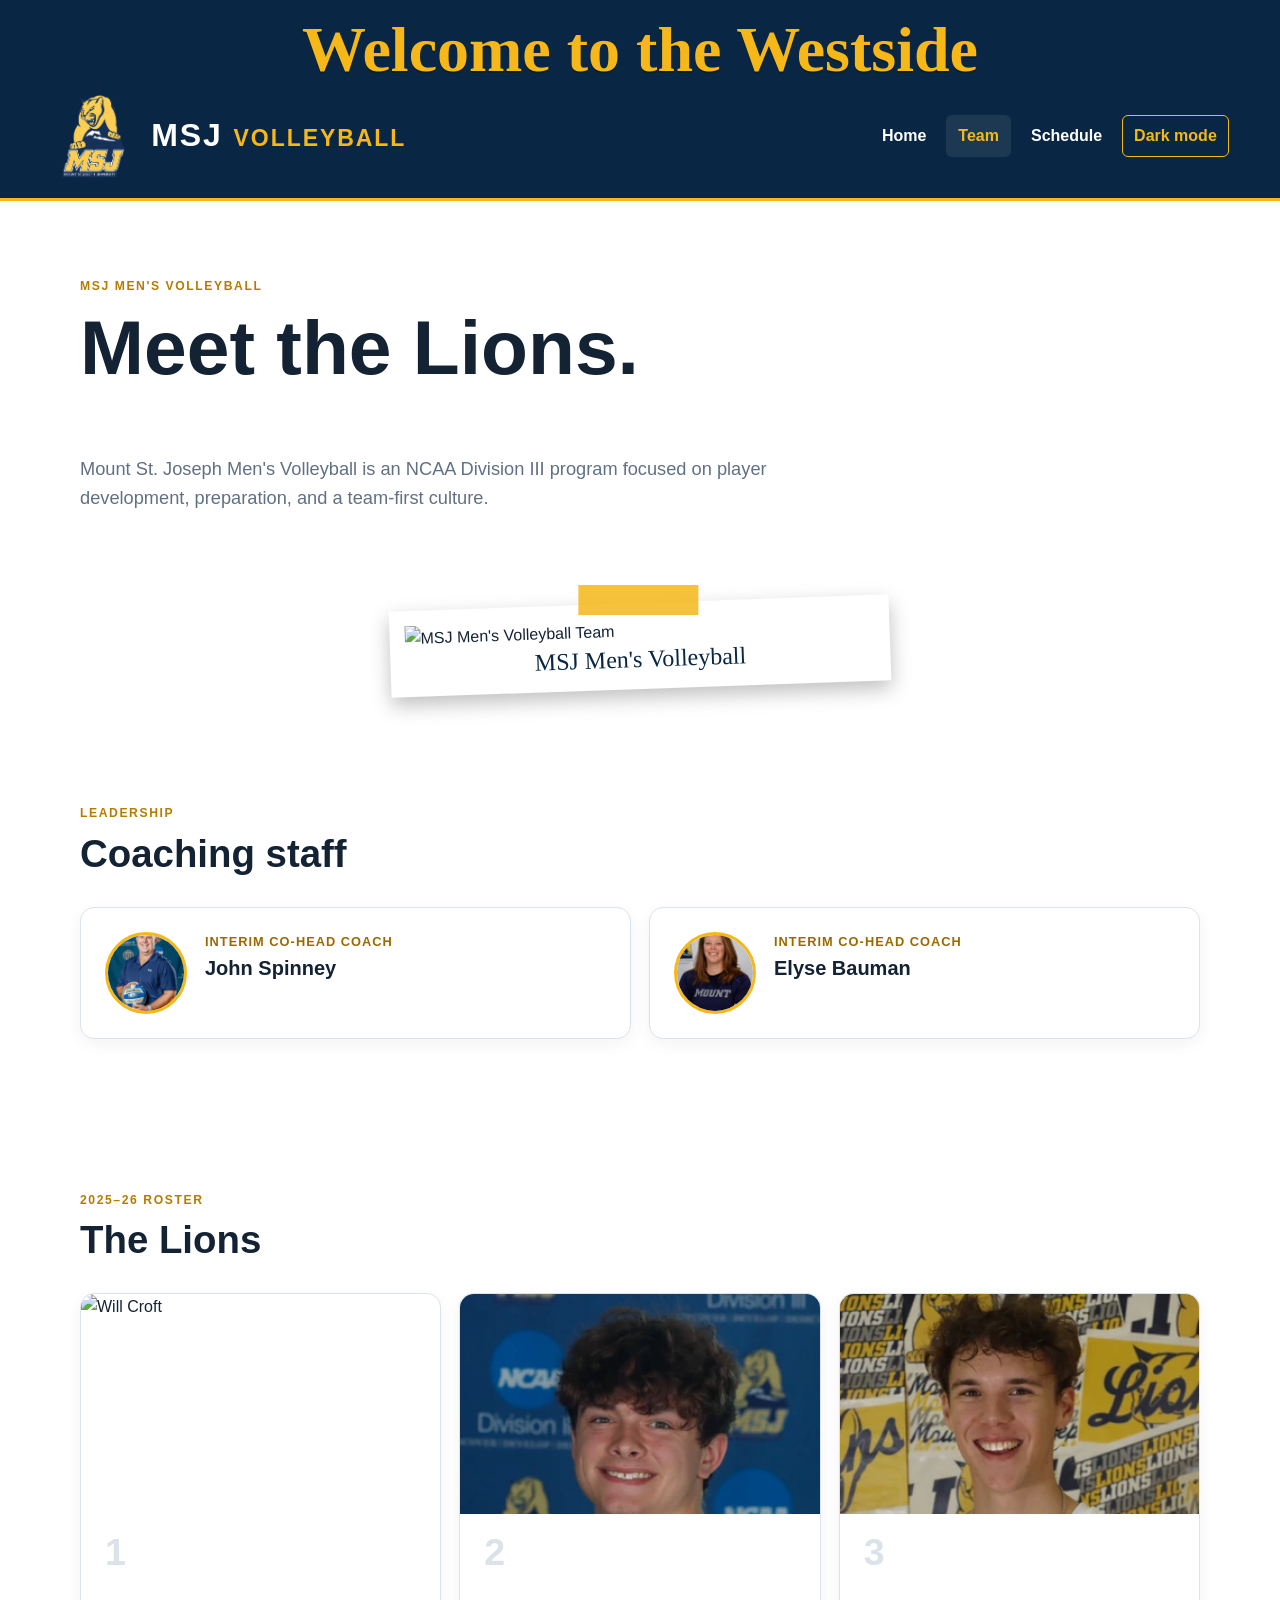
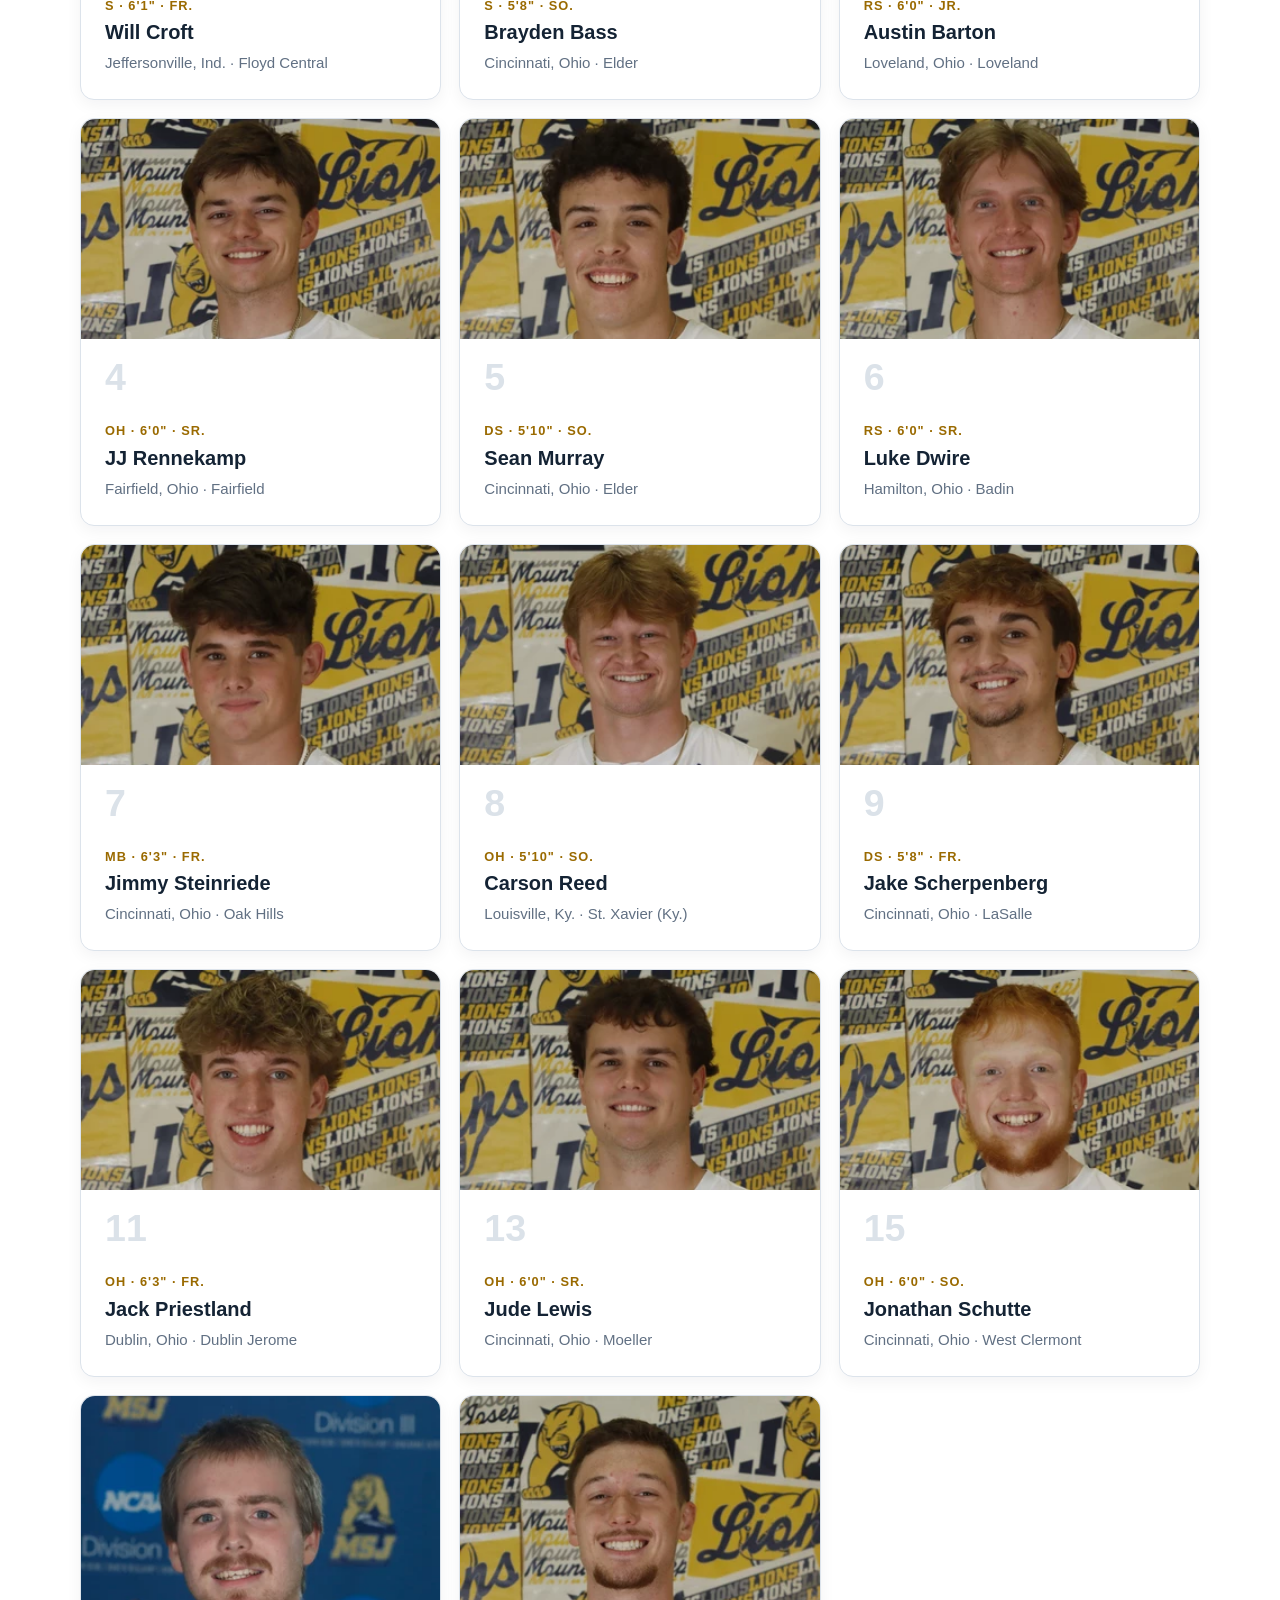
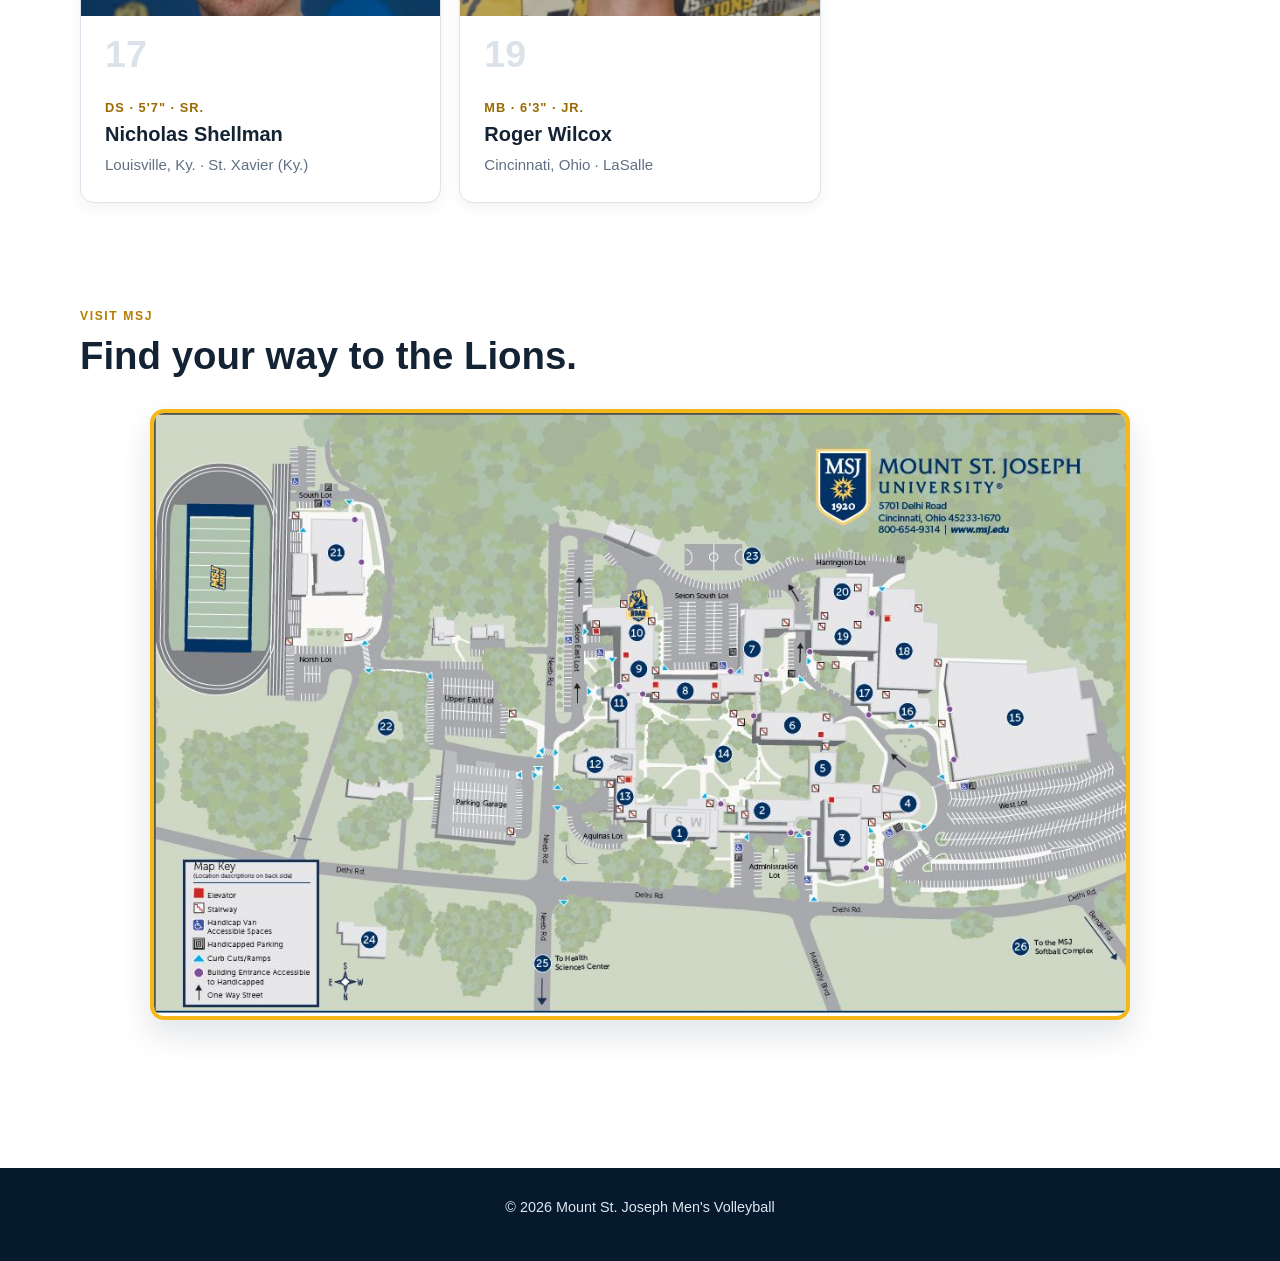
==== about.html @ 16472019 "Update about.html" ====
<!DOCTYPE html>
<html lang="en">
<head>
  <meta charset="UTF-8">
  <meta name="viewport" content="width=device-width, initial-scale=1.0">
  <meta name="description" content="Meet the Mount St. Joseph Men's Volleyball coaches and roster.">
  <title>MSJ Men's Volleyball | Team</title>
  <link rel="stylesheet" href="style.css">
</head>
<body>
  <header class="site-header">
    <p class="westside-banner">Welcome to the Westside</p>
    <nav class="navbar" aria-label="Primary navigation">
      <a class="wordmark" href="index.html" aria-label="MSJ Men's Volleyball home">
        <img class="site-logo" src="images/Lion-transparent.png" alt="Mount St. Joseph University Lions logo">
        <span>MSJ <em>VOLLEYBALL</em></span>
      </a>
      <ul class="nav-links">
        <li><a href="index.html">Home</a></li>
        <li><a class="active" href="about.html" aria-current="page">Team</a></li>
        <li><a href="schedule.html">Schedule</a></li>
        <li><button id="themeToggle" type="button" aria-pressed="false">Dark mode</button></li>
      </ul>
    </nav>
  </header>

  <main>
    <section class="page-intro">
      <p class="eyebrow">MSJ Men's Volleyball</p>
      <h1>Meet the Lions.</h1>
      <p>Mount St. Joseph Men's Volleyball is an NCAA Division III program focused on player development, preparation, and a team-first culture.</p>
    </section>
    <div class="team-photo">
    <img src="images/team-cropped.jpg" alt="MSJ Men's Volleyball Team">
    <div class="photo-caption">MSJ Men's Volleyball</div>
</div>
    <section aria-labelledby="coaches-title">
      <div class="section-heading"><p class="eyebrow">Leadership</p><h2 id="coaches-title">Coaching staff</h2></div>
      <div class="people-grid coaches-grid">
        <article class="person-card coach-card"><img class="coach-headshot" src="headshots/john-spinney.jpg" alt="John Spinney"><div><p class="person-role">Interim Co-Head Coach</p><h3>John Spinney</h3></div></article>
        <article class="person-card coach-card"><img class="coach-headshot" src="headshots/elyse-bauman.jpg" alt="Elyse Bauman"><div><p class="person-role">Interim Co-Head Coach</p><h3>Elyse Bauman</h3></div></article>
      </div>
    </section>

    <section aria-labelledby="roster-title">
      <div class="section-heading"><p class="eyebrow">2025–26 roster</p><h2 id="roster-title">The Lions</h2></div>
      <div class="people-grid roster-grid">
        <article class="person-card player-card"><img class="player-headshot" src="headshots/will-croft.jpg" alt="Will Croft"><span class="jersey-number">1</span><p class="person-role">S &middot; 6'1&quot; &middot; Fr.</p><h3>Will Croft</h3><p>Jeffersonville, Ind. &middot; Floyd Central</p></article>
        <article class="person-card player-card"><img class="player-headshot" src="headshots/brayden-bass.jpg" alt="Brayden Bass"><span class="jersey-number">2</span><p class="person-role">S &middot; 5'8&quot; &middot; So.</p><h3>Brayden Bass</h3><p>Cincinnati, Ohio &middot; Elder</p></article>
        <article class="person-card player-card"><img class="player-headshot" src="headshots/austin-barton.jpg" alt="Austin Barton"><span class="jersey-number">3</span><p class="person-role">RS &middot; 6'0&quot; &middot; Jr.</p><h3>Austin Barton</h3><p>Loveland, Ohio &middot; Loveland</p></article>
        <article class="person-card player-card"><img class="player-headshot" src="headshots/jj-rennekamp.jpg" alt="JJ Rennekamp"><span class="jersey-number">4</span><p class="person-role">OH &middot; 6'0&quot; &middot; Sr.</p><h3>JJ Rennekamp</h3><p>Fairfield, Ohio &middot; Fairfield</p></article>
        <article class="person-card player-card"><img class="player-headshot" src="headshots/sean-murray.jpg" alt="Sean Murray"><span class="jersey-number">5</span><p class="person-role">DS &middot; 5'10&quot; &middot; So.</p><h3>Sean Murray</h3><p>Cincinnati, Ohio &middot; Elder</p></article>
        <article class="person-card player-card"><img class="player-headshot" src="headshots/luke-dwire.jpg" alt="Luke Dwire"><span class="jersey-number">6</span><p class="person-role">RS &middot; 6'0&quot; &middot; Sr.</p><h3>Luke Dwire</h3><p>Hamilton, Ohio &middot; Badin</p></article>
        <article class="person-card player-card"><img class="player-headshot" src="headshots/jimmy-steinriede.jpg" alt="Jimmy Steinriede"><span class="jersey-number">7</span><p class="person-role">MB &middot; 6'3&quot; &middot; Fr.</p><h3>Jimmy Steinriede</h3><p>Cincinnati, Ohio &middot; Oak Hills</p></article>
        <article class="person-card player-card"><img class="player-headshot" src="headshots/carson-reed.jpg" alt="Carson Reed"><span class="jersey-number">8</span><p class="person-role">OH &middot; 5'10&quot; &middot; So.</p><h3>Carson Reed</h3><p>Louisville, Ky. &middot; St. Xavier (Ky.)</p></article>
        <article class="person-card player-card"><img class="player-headshot" src="headshots/jake-scherpenberg.jpg" alt="Jake Scherpenberg"><span class="jersey-number">9</span><p class="person-role">DS &middot; 5'8&quot; &middot; Fr.</p><h3>Jake Scherpenberg</h3><p>Cincinnati, Ohio &middot; LaSalle</p></article>
        <article class="person-card player-card"><img class="player-headshot" src="headshots/jack-priestland.jpg" alt="Jack Priestland"><span class="jersey-number">11</span><p class="person-role">OH &middot; 6'3&quot; &middot; Fr.</p><h3>Jack Priestland</h3><p>Dublin, Ohio &middot; Dublin Jerome</p></article>
        <article class="person-card player-card"><img class="player-headshot" src="headshots/jude-lewis.jpg" alt="Jude Lewis"><span class="jersey-number">13</span><p class="person-role">OH &middot; 6'0&quot; &middot; Sr.</p><h3>Jude Lewis</h3><p>Cincinnati, Ohio &middot; Moeller</p></article>
        <article class="person-card player-card"><img class="player-headshot" src="headshots/jonathan-schutte.jpg" alt="Jonathan Schutte"><span class="jersey-number">15</span><p class="person-role">OH &middot; 6'0&quot; &middot; So.</p><h3>Jonathan Schutte</h3><p>Cincinnati, Ohio &middot; West Clermont</p></article>
        <article class="person-card player-card"><img class="player-headshot" src="headshots/nicholas-shellman.jpg" alt="Nicholas Shellman"><span class="jersey-number">17</span><p class="person-role">DS &middot; 5'7&quot; &middot; Sr.</p><h3>Nicholas Shellman</h3><p>Louisville, Ky. &middot; St. Xavier (Ky.)</p></article>
        <article class="person-card player-card"><img class="player-headshot" src="headshots/roger-wilcox.jpg" alt="Roger Wilcox"><span class="jersey-number">19</span><p class="person-role">MB &middot; 6'3&quot; &middot; Jr.</p><h3>Roger Wilcox</h3><p>Cincinnati, Ohio &middot; LaSalle</p></article>
      </div>
    </section>

    <section class="campus-map-section" aria-labelledby="campus-map-title">
      <div class="section-heading"><p class="eyebrow">Visit MSJ</p><h2 id="campus-map-title">Find your way to the Lions.</h2></div>
      <img class="campus-map" src="images/MSJ_MAP.JPG" alt="Map of Mount St. Joseph University campus">
    </section>
  </main>
  <footer><p>&copy; 2026 Mount St. Joseph Men's Volleyball</p></footer>
  <script src="script.js"></script>
</body>
</html>
---- style.css ----
:root {
    --navy: #092744;
    --navy-dark: #061a2e;
    --gold: #f6b819;
    --ink: #142334;
    --muted: #617083;
    --surface: #f5f7fa;
    --white: #fff;
    --line: #dce3eb;
    --radius: 14px;
    --shadow: 0 14px 32px rgba(6, 26, 46, 0.12);
}

* {
    box-sizing: border-box;
}

body {
    margin: 0;
    font-family: Arial, Helvetica, sans-serif;
    color: var(--ink);
    background: var(--white);
    line-height: 1.6;
}

a {
    color: inherit;
}

button {
    font: inherit;
}

h1,
h2,
h3,
p {
    margin-top: 0;
}

h1,
h2,
h3 {
    line-height: 1.12;
}

h1 {
    font-size: clamp(2.5rem, 6vw, 5rem);
}

h2 {
    font-size: clamp(1.9rem, 3vw, 2.75rem);
}

h3 {
    font-size: 1.25rem;
}

main {
    width: min(1120px, 92%);
    margin: 0 auto;
}

section {
    padding: 76px 0;
}


/* Header */

.site-header {
    padding-bottom: 12px;
    background: var(--navy);
    color: var(--white);
    border-bottom: 3px solid var(--gold);
}

.navbar {
    width: min(1320px, 92%);
    min-height: 100px;
    margin: auto;
    display: flex;
    align-items: center;
    justify-content: space-between;
    gap: 32px;
}

.westside-banner {
    margin: 0;
    padding: 18px 16px 4px;
    color: var(--gold);
    text-align: center;
    font-family: "Brush Script MT", "Segoe Script", cursive;
    font-size: clamp(2.5rem, 5vw, 4.2rem);
    font-weight: bold;
    line-height: 1;
    text-shadow: 0 2px 0 rgba(0, 0, 0, 0.22);
}

.wordmark {
    display: flex;
    align-items: center;
    gap: 16px;
    color: var(--white);
    text-decoration: none;
    font-size: clamp(1.7rem, 2.5vw, 2.35rem);
    font-weight: 900;
    letter-spacing: 0.06em;
}

.wordmark em {
    color: var(--gold);
    font-size: 0.72em;
    font-style: normal;
}

.site-logo {
    width: 84px;
    height: 84px;
    object-fit: contain;
    flex: 0 0 auto;
}

.nav-links {
    list-style: none;
    display: flex;
    align-items: center;
    gap: 8px;
    margin: 0;
    padding: 0;
}

.nav-links a {
    display: block;
    padding: 8px 12px;
    color: var(--white);
    text-decoration: none;
    font-weight: bold;
    border-radius: 6px;
}

.nav-links a:hover,
.nav-links a:focus-visible,
.nav-links .active {
    color: var(--gold);
    background: rgba(255, 255, 255, 0.08);
}

.nav-links button {
    border: 1px solid var(--gold);
    background: transparent;
    color: var(--gold);
    border-radius: 6px;
    cursor: pointer;
    padding: 7px 11px;
    font-weight: bold;
}


/* General Page Content */

.eyebrow {
    margin: 0 0 8px;
    color: #b47d00;
    font-size: 0.76rem;
    font-weight: 800;
    letter-spacing: 0.13em;
    text-transform: uppercase;
}

.section-heading {
    margin-bottom: 28px;
}

.page-intro {
    max-width: 760px;
    padding-bottom: 32px;
}

.page-intro > p:last-child {
    color: var(--muted);
    font-size: 1.14rem;
}


/* Hero */

.hero {
    width: 100vw;
    margin-left: calc(50% - 50vw);
    padding: 0;
    display: grid;
    grid-template-columns: 1fr 1fr;
    background: var(--navy-dark);
    color: var(--white);
}

.hero-content {
    padding: clamp(64px, 9vw, 128px) clamp(4vw, 8vw, 10vw);
    align-self: center;
}

.hero .eyebrow {
    color: var(--gold);
}

.hero-copy {
    max-width: 570px;
    font-size: 1.15rem;
    color: #dce7f0;
}

.hero-image {
    display: block;
    width: 100%;
    height: auto;
    min-height: 0;
    align-self: stretch;
    object-fit: cover;
    object-position: center;
    background: var(--navy-dark);
}

.hero-actions {
    display: flex;
    flex-wrap: wrap;
    gap: 12px;
    margin-top: 28px;
}

.button {
    display: inline-block;
    padding: 11px 18px;
    text-decoration: none;
    border-radius: 7px;
    font-weight: bold;
    transition: transform 0.2s, box-shadow 0.2s;
}

.button:hover {
    transform: translateY(-2px);
    box-shadow: var(--shadow);
}

.button-primary {
    background: var(--gold);
    color: var(--navy-dark);
}

.button-secondary {
    color: var(--white);
    border: 1px solid rgba(255, 255, 255, 0.7);
}


/* Team Photo */

.team-photo {
    position: relative;
    width: min(500px, 90%);
    margin: 40px auto;
    padding: 15px 15px 45px;
    background: var(--white);
    box-shadow: 0 8px 20px rgba(0, 0, 0, 0.25);
    transform: rotate(-2deg);
}

.team-photo::before {
    content: "";
    position: absolute;
    top: -18px;
    left: 50%;
    width: 120px;
    height: 30px;
    transform: translateX(-50%) rotate(2deg);
    background: var(--gold);
    opacity: 0.85;
    z-index: 2;
}

.team-photo img {
    display: block;
    width: 100%;
    height: auto;
}

.photo-caption {
    position: absolute;
    bottom: 10px;
    left: 0;
    width: 100%;
    text-align: center;
    color: var(--navy);
    font-family: "Brush Script MT", "Segoe Script", cursive;
    font-size: 24px;
}


/* Stats */

.stat-grid {
    display: grid;
    grid-template-columns: repeat(4, 1fr);
    gap: 16px;
}

.stat-card {
    background: var(--surface);
    border-left: 4px solid var(--gold);
    padding: 24px;
    border-radius: 0 var(--radius) var(--radius) 0;
}

.stat-value {
    display: block;
    color: var(--navy);
    font-size: 1.7rem;
    font-weight: 900;
}

.stat-label {
    display: block;
    color: var(--muted);
    font-size: 0.88rem;
}


/* Next Match / Feature */

.next-match {
    display: flex;
    justify-content: space-between;
    align-items: center;
    gap: 24px;
    padding: 40px;
    border-radius: var(--radius);
    background: var(--navy);
    color: var(--white);
}

.next-match .eyebrow {
    color: var(--gold);
}

.next-match h2 {
    margin-bottom: 8px;
    font-size: 2rem;
}

.next-match p {
    margin: 0;
    color: #dce7f0;
}

.feature-section {
    display: grid;
    grid-template-columns: 1fr 1fr;
    gap: 72px;
    align-items: start;
}

.feature-section > p {
    font-size: 1.14rem;
    color: var(--muted);
}


/* People / Roster */

.people-grid {
    display: grid;
    gap: 18px;
}

.coaches-grid {
    grid-template-columns: repeat(2, 1fr);
}

.roster-grid {
    grid-template-columns: repeat(3, 1fr);
}

.person-card {
    position: relative;
    border: 1px solid var(--line);
    border-radius: var(--radius);
    background: var(--white);
    padding: 24px;
    box-shadow: 0 5px 16px rgba(6, 26, 46, 0.05);
}

.coach-card {
    display: grid;
    grid-template-columns: auto 1fr;
    gap: 18px;
}

.person-initials {
    display: grid;
    place-items: center;
    width: 56px;
    height: 56px;
    border-radius: 50%;
    color: var(--navy);
    background: var(--gold);
    font-weight: 900;
}

.person-role {
    color: #9a6a00;
    font-size: 0.8rem;
    font-weight: 800;
    letter-spacing: 0.08em;
    text-transform: uppercase;
    margin-bottom: 5px;
}

.person-card h3 {
    margin-bottom: 8px;
}

.person-card p:last-child {
    color: var(--muted);
    margin-bottom: 0;
    font-size: 0.94rem;
}

.jersey-number {
    display: block;
    margin-bottom: 24px;
    color: #dbe2e9;
    font-size: 2.35rem;
    line-height: 1;
    font-weight: 900;
}

.coach-headshot {
    width: 82px;
    height: 82px;
    border: 3px solid var(--gold);
    border-radius: 50%;
    object-fit: cover;
}

.player-headshot {
    display: block;
    width: calc(100% + 48px);
    height: 220px;
    margin: -24px -24px 20px;
    border-radius: var(--radius) var(--radius) 0 0;
    object-fit: cover;
    object-position: center top;
}


/* Schedule */

.schedule-toolbar {
    display: flex;
    justify-content: space-between;
    align-items: center;
    gap: 16px;
    margin-bottom: 12px;
}

.schedule-toolbar h2 {
    margin: 0;
}

.filter-group {
    display: flex;
    flex-wrap: wrap;
    gap: 8px;
}

.filter-button {
    border: 1px solid var(--line);
    border-radius: 999px;
    background: var(--white);
    color: var(--ink);
    padding: 7px 13px;
    cursor: pointer;
    font-weight: bold;
}

.filter-button:hover,
.filter-button.is-selected {
    border-color: var(--navy);
    background: var(--navy);
    color: var(--white);
}

.match-count {
    color: var(--muted);
    font-size: 0.9rem;
}

.schedule-list {
    display: grid;
    gap: 12px;
}

.match-card {
    display: grid;
    grid-template-columns: 100px 1fr auto;
    align-items: center;
    gap: 20px;
    border: 1px solid var(--line);
    border-radius: 10px;
    padding: 18px 20px;
    background: var(--white);
}

.match-date {
    color: var(--navy);
    font-size: 1.3rem;
    font-weight: 900;
}

.match-date span {
    display: block;
    color: var(--muted);
    font-size: 0.72rem;
    font-weight: normal;
}

.match-status {
    color: var(--muted);
    font-size: 0.75rem;
    font-weight: bold;
    text-transform: uppercase;
    margin-bottom: 2px;
}

.match-details h3 {
    margin-bottom: 7px;
}

.location-badge {
    padding: 3px 9px;
    border-radius: 999px;
    font-size: 0.75rem;
    font-weight: bold;
}

.location-badge.home {
    background: #e4f4ed;
    color: #147447;
}

.location-badge.away,
.location-badge.neutral {
    background: #edf1f5;
    color: #465565;
}

.conference-badge {
    display: inline-block;
    margin-left: 6px;
    padding: 3px 9px;
    border-radius: 999px;
    background: var(--gold);
    color: var(--navy-dark);
    font-size: 0.75rem;
    font-weight: bold;
}

.match-result {
    text-align: right;
    font-size: 1.1rem;
}

.match-result.win {
    color: #147447;
}

.match-result.loss {
    color: #b0362d;
}

.match-result.upcoming {
    color: #9a6a00;
}

.empty-state {
    color: var(--muted);
}

.game-day {
    max-width: 770px;
}

.game-day > p:last-child {
    color: var(--muted);
    font-size: 1.1rem;
}


/* Campus / Gym Images */

.campus-map-section {
    padding-top: 28px;
}

.campus-map {
    display: block;
    width: min(100%, 980px);
    margin: 0 auto;
    border: 4px solid var(--gold);
    border-radius: var(--radius);
    box-shadow: var(--shadow);
}

.gym-photo {
    margin: 28px 0 0;
}

.gym-photo img {
    display: block;
    width: 100%;
    border-radius: var(--radius);
    box-shadow: var(--shadow);
}

.gym-photo figcaption {
    margin-top: 8px;
    color: var(--muted);
    font-size: 0.9rem;
    text-align: center;
}


/* Footer */

footer {
    margin-top: 72px;
    padding: 28px;
    background: var(--navy-dark);
    color: #dce7f0;
    text-align: center;
    font-size: 0.9rem;
}


/* Dark Mode */

body.dark-mode {
    --ink: #ffffff;
    --muted: #d9e5ef;
    --surface: #123a5c;
    --white: #08243e;
    --line: #396184;

    background: var(--navy-dark);
    color: var(--ink);
}

.dark-mode .site-header,
.dark-mode .hero,
.dark-mode footer {
    background: var(--navy-dark);
}

.dark-mode .wordmark {
    color: var(--gold);
}

.dark-mode .wordmark em {
    color: var(--white);
}

.dark-mode .nav-links a {
    color: var(--white);
}

.dark-mode .nav-links a:hover,
.dark-mode .nav-links a:focus-visible,
.dark-mode .nav-links .active {
    color: var(--gold);
    background: #183b5d;
}

.dark-mode .person-card,
.dark-mode .match-card,
.dark-mode .filter-button,
.dark-mode .stat-card {
    background: #103552;
    border-color: var(--line);
}

.dark-mode .filter-button {
    color: var(--ink);
}

.dark-mode .filter-button.is-selected {
    background: var(--gold);
    border-color: var(--gold);
    color: var(--navy-dark);
}

.dark-mode .eyebrow,
.dark-mode .person-role {
    color: var(--gold);
}

.dark-mode .stat-value,
.dark-mode .match-date,
.dark-mode .jersey-number {
    color: var(--gold);
}

.dark-mode .location-badge.home {
    color: #0b3f27;
}

.dark-mode .location-badge.away,
.dark-mode .location-badge.neutral {
    color: #263746;
}

.dark-mode .match-result.loss {
    color: #ffb4aa;
}

.dark-mode .match-result.win {
    color: #8ee6bb;
}

.dark-mode .match-result.upcoming {
    color: var(--gold);
}

.dark-mode .conference-badge {
    color: var(--navy-dark);
}


/* Mobile */

@media (max-width: 760px) {
    .navbar {
        min-height: auto;
        padding: 16px 0;
        flex-direction: column;
    }

    .nav-links {
        justify-content: center;
        flex-wrap: wrap;
    }

    .hero {
        grid-template-columns: 1fr;
    }

    .hero-image {
        min-height: 300px;
        order: -1;
    }

    .hero-content {
        padding: 62px 7vw;
    }

    .stat-grid {
        grid-template-columns: repeat(2, 1fr);
    }

    .next-match,
    .feature-section {
        display: block;
    }

    .next-match .button {
        margin-top: 20px;
    }

    .feature-section > p {
        margin-top: 20px;
    }

    .coaches-grid,
    .roster-grid {
        grid-template-columns: 1fr;
    }

    .schedule-toolbar {
        align-items: flex-start;
        flex-direction: column;
    }

    .match-card {
        grid-template-columns: 72px 1fr;
    }

    .match-result {
        grid-column: 2;
        text-align: left;
    }

    .team-photo {
        width: min(450px, 88%);
        margin: 35px auto;
    }

    section {
        padding: 56px 0;
    }
}
```
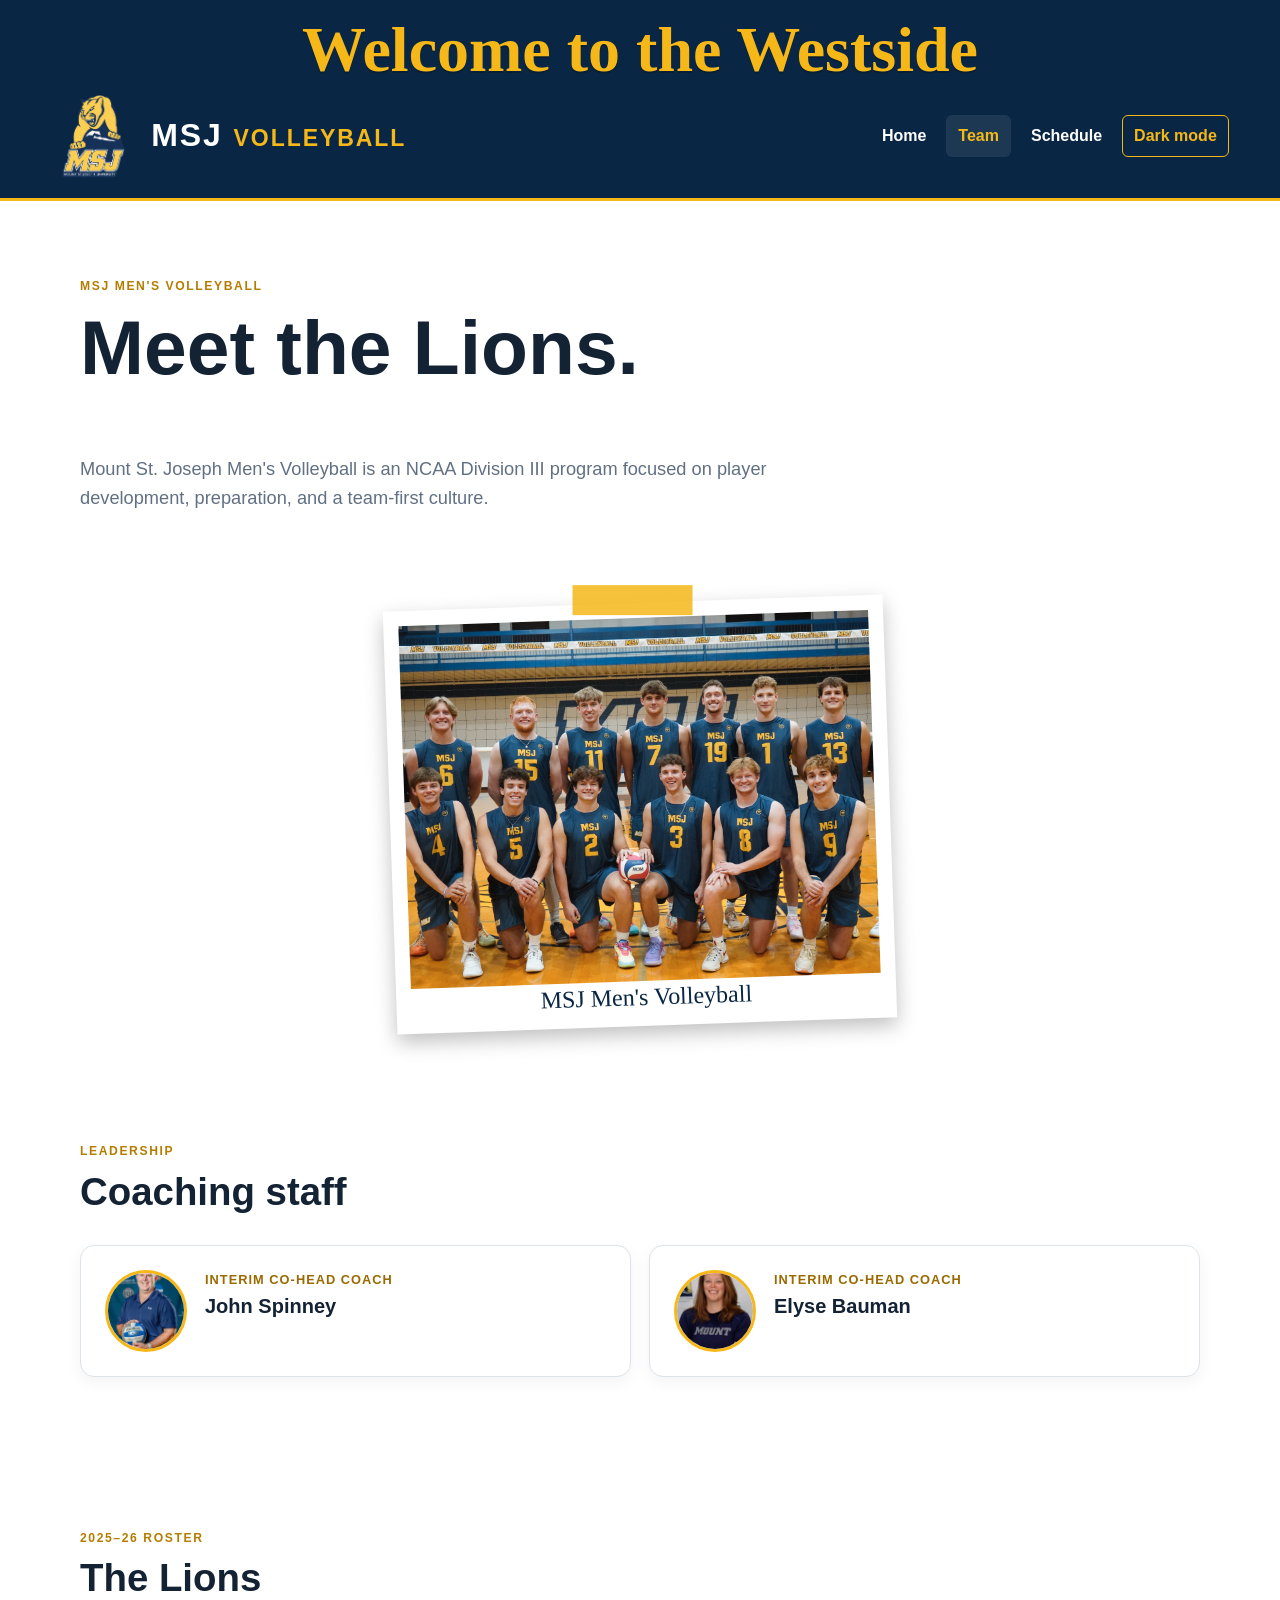
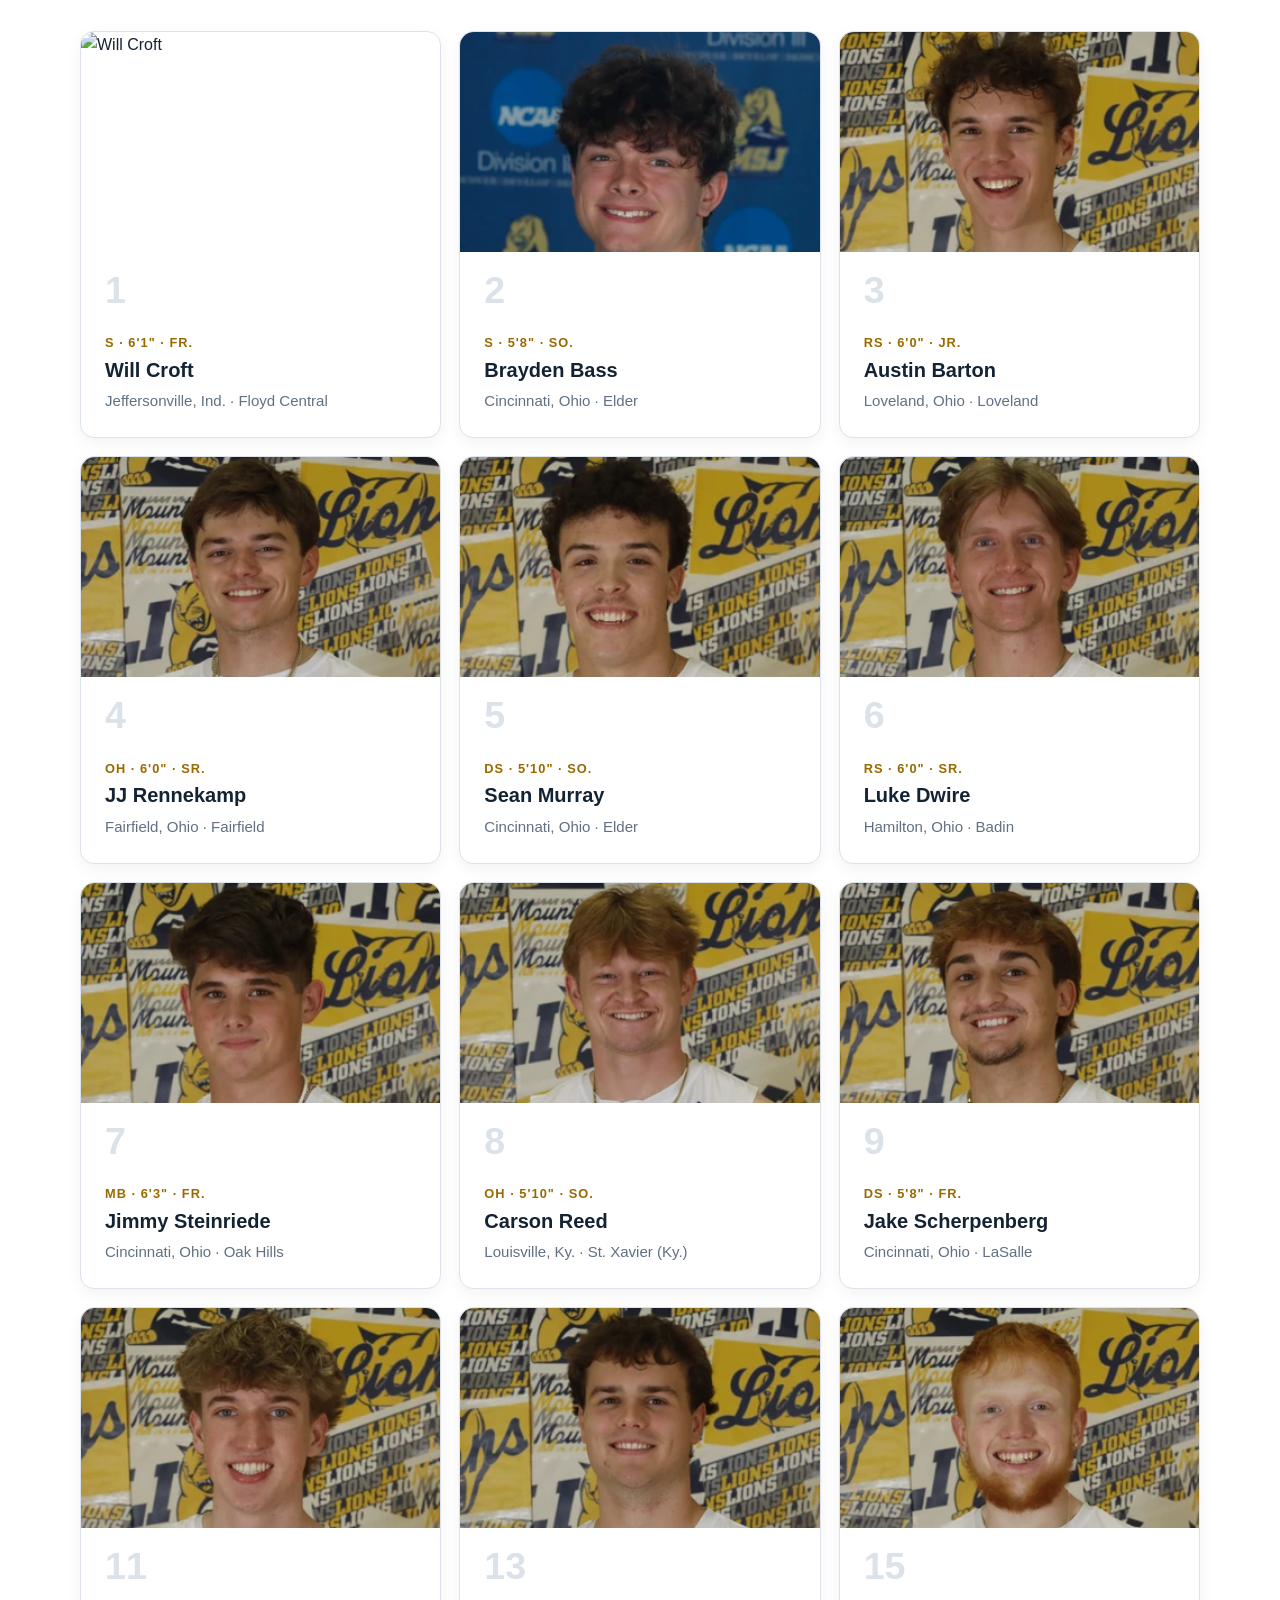
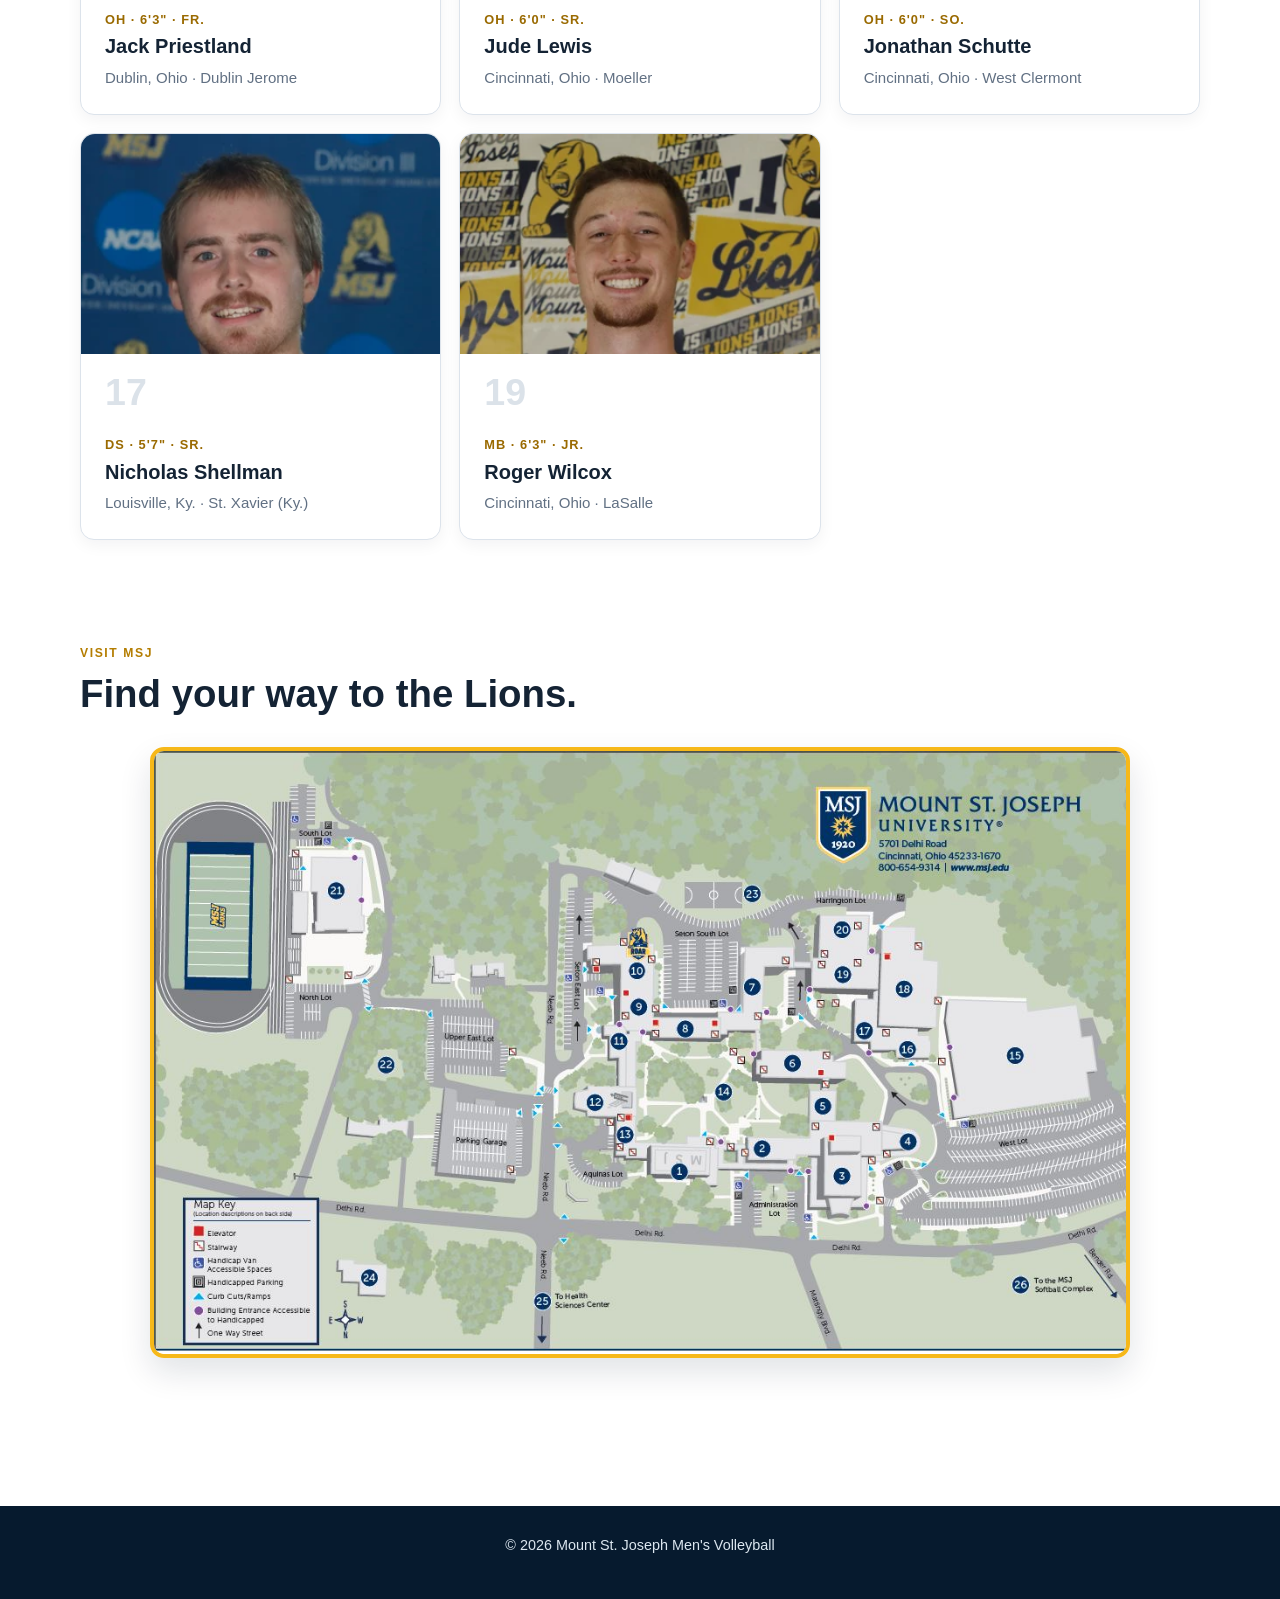
==== commit f4e66183: "Change team photo in about.html Updated team photo for MSJ Men's Volleyball." ====
--- a/about.html
+++ b/about.html
@@ -31,7 +31,7 @@
       <p>Mount St. Joseph Men's Volleyball is an NCAA Division III program focused on player development, preparation, and a team-first culture.</p>
     </section>
     <div class="team-photo">
-    <img src="images/team-cropped.jpg" alt="MSJ Men's Volleyball Team">
+    <img src="images/MSJMVB-home-crop.png" alt="MSJ Men's Volleyball Team">
     <div class="photo-caption">MSJ Men's Volleyball</div>
 </div>
     <section aria-labelledby="coaches-title">
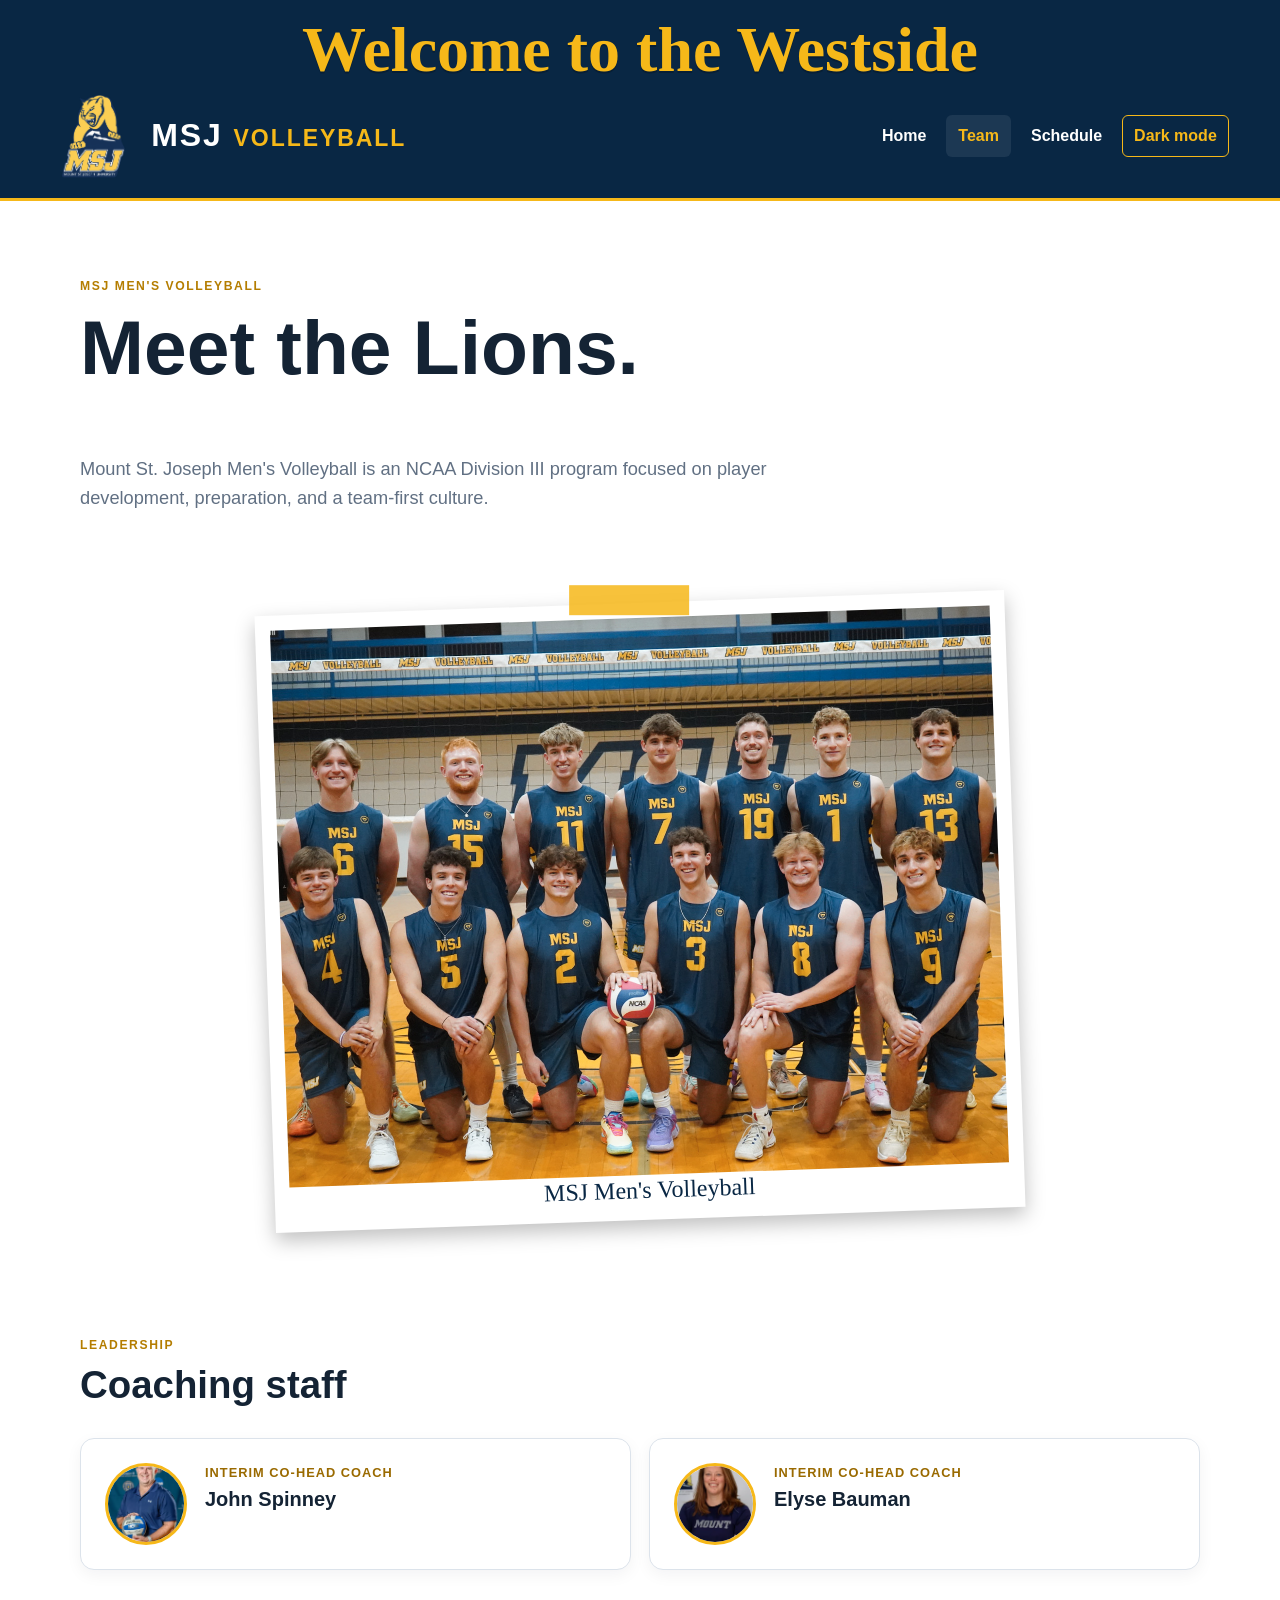
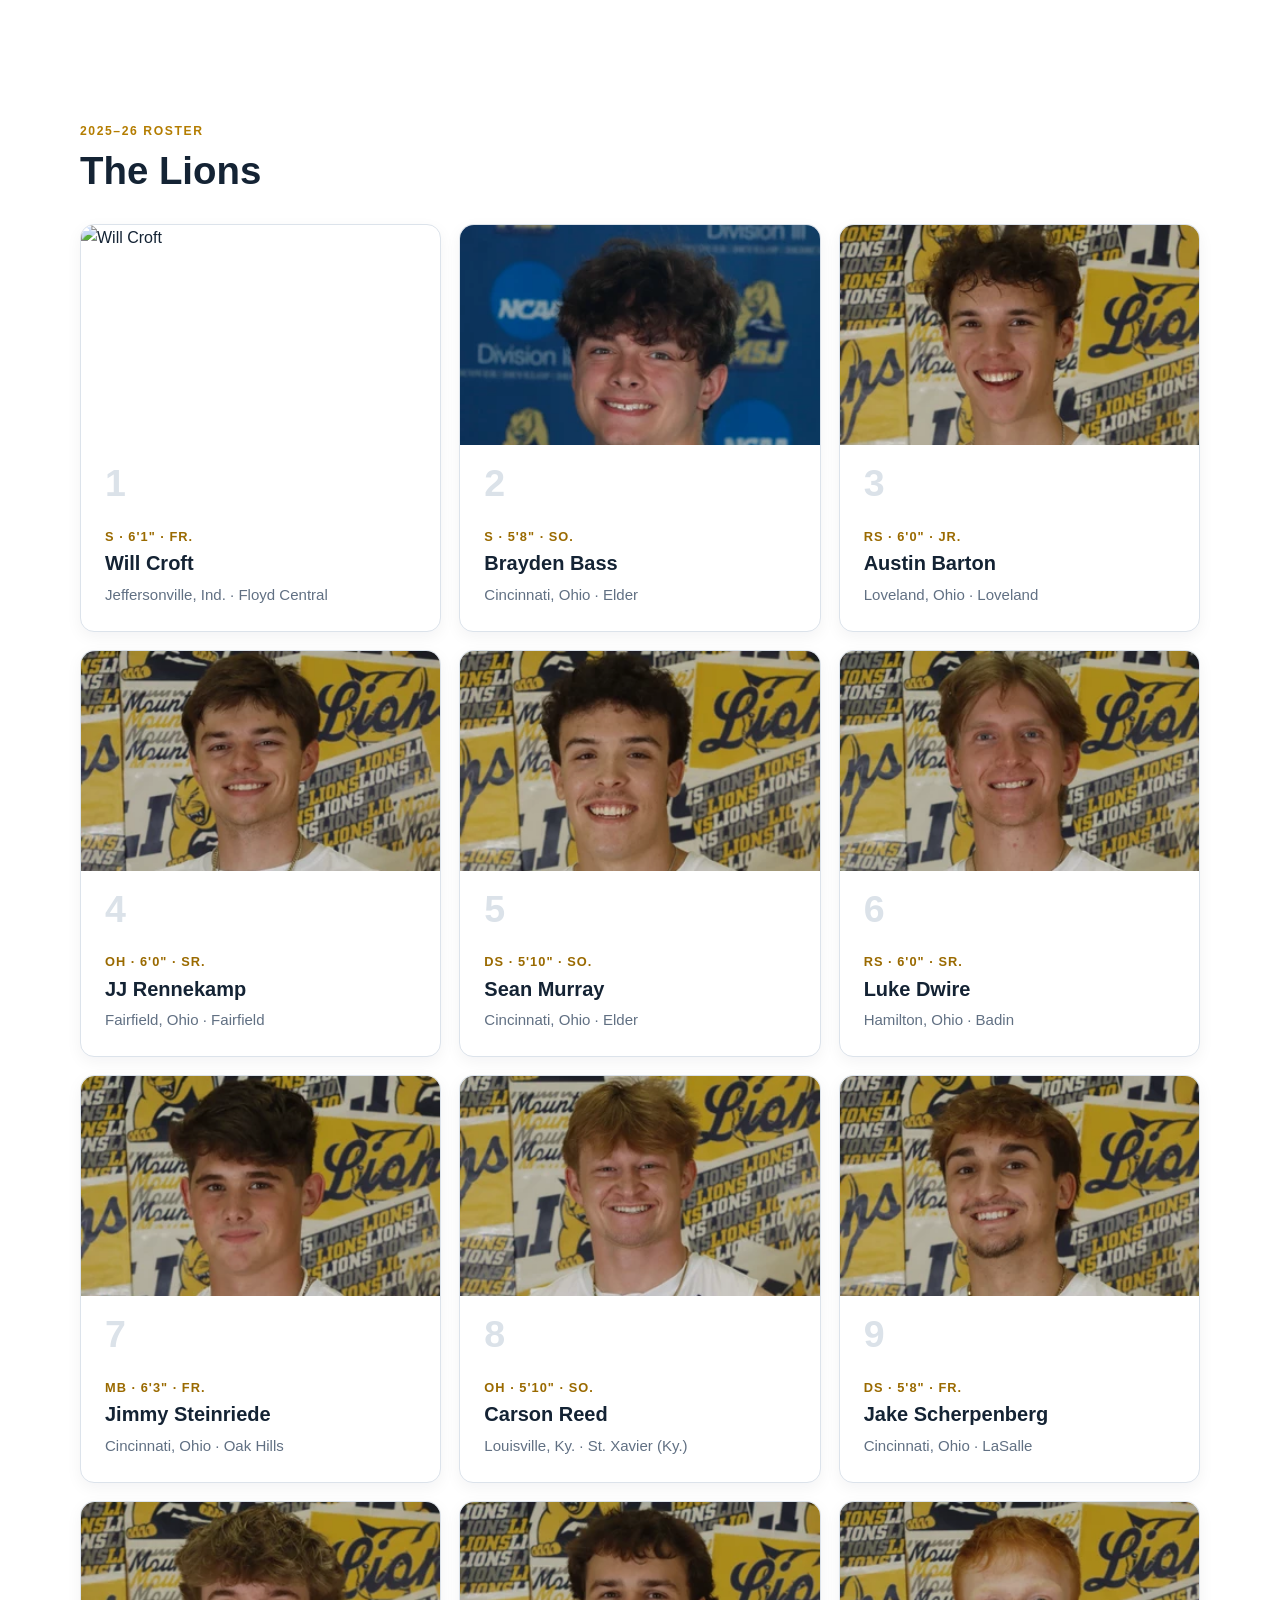
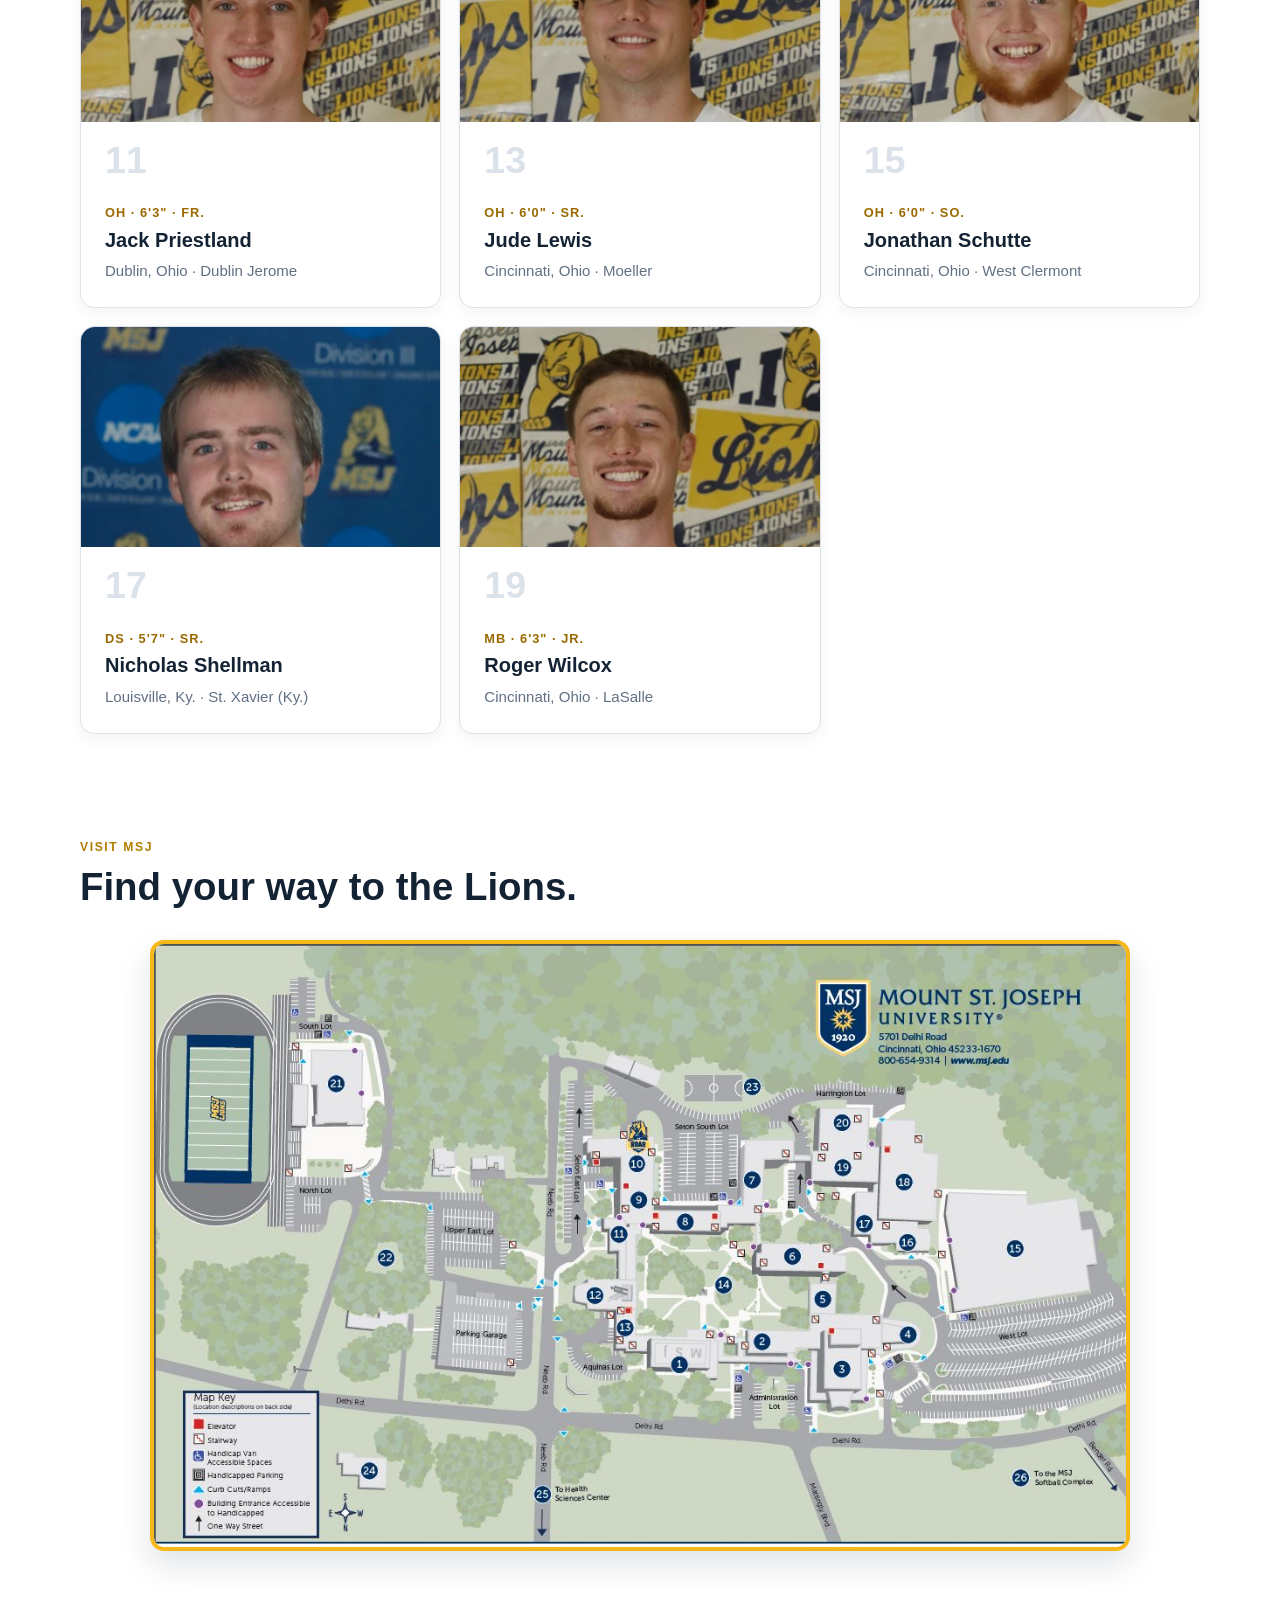
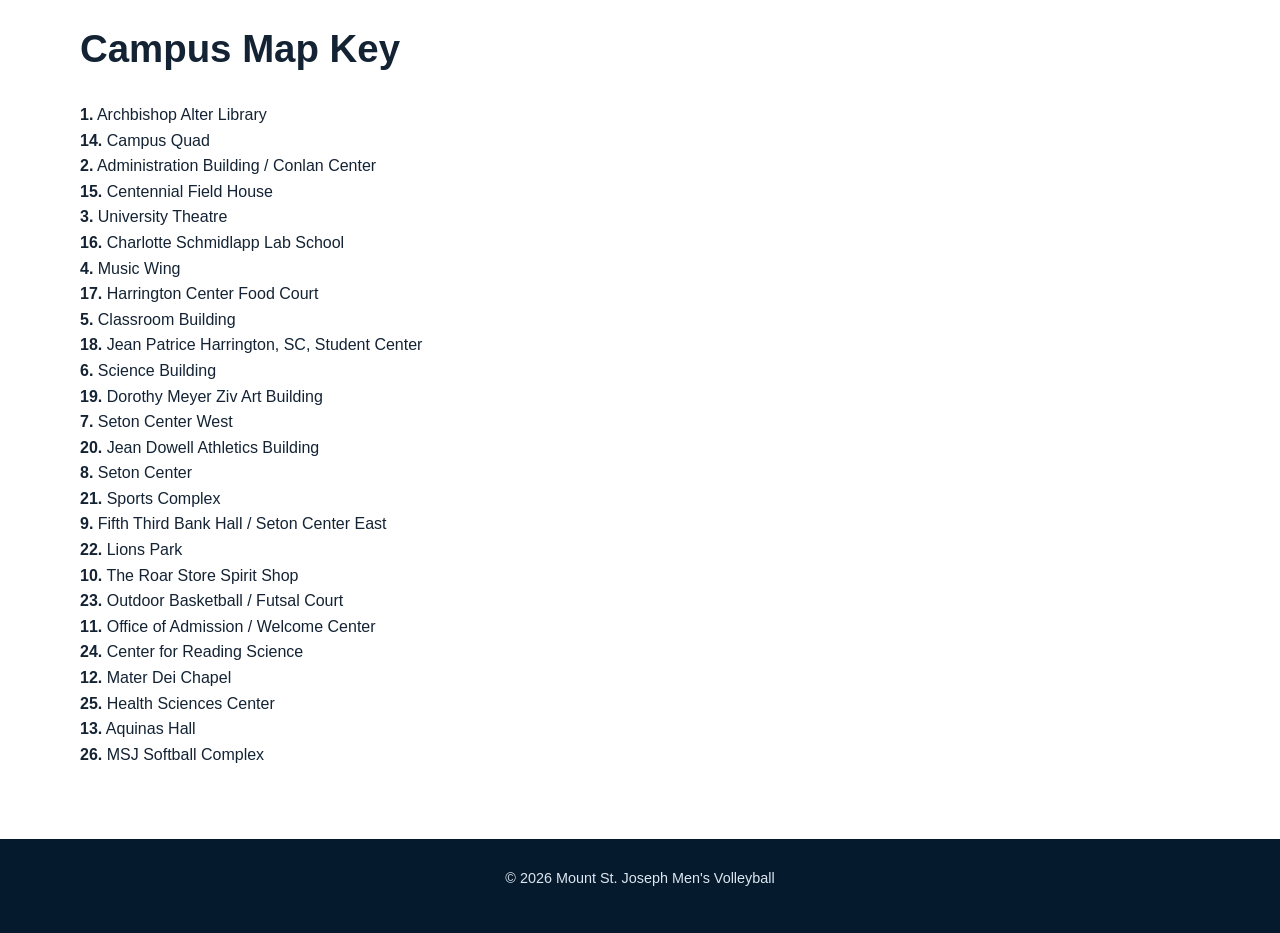
==== commit a6a90074: "Update about.html" ====
--- a/about.html
+++ b/about.html
@@ -66,6 +66,50 @@
       <div class="section-heading"><p class="eyebrow">Visit MSJ</p><h2 id="campus-map-title">Find your way to the Lions.</h2></div>
       <img class="campus-map" src="images/MSJ_MAP.JPG" alt="Map of Mount St. Joseph University campus">
     </section>
+    <div class="campus-key">
+    <h2>Campus Map Key</h2>
+
+    <div class="campus-key-grid">
+        <div><strong>1.</strong> Archbishop Alter Library</div>
+        <div><strong>14.</strong> Campus Quad</div>
+
+        <div><strong>2.</strong> Administration Building / Conlan Center</div>
+        <div><strong>15.</strong> Centennial Field House</div>
+
+        <div><strong>3.</strong> University Theatre</div>
+        <div><strong>16.</strong> Charlotte Schmidlapp Lab School</div>
+
+        <div><strong>4.</strong> Music Wing</div>
+        <div><strong>17.</strong> Harrington Center Food Court</div>
+
+        <div><strong>5.</strong> Classroom Building</div>
+        <div><strong>18.</strong> Jean Patrice Harrington, SC, Student Center</div>
+
+        <div><strong>6.</strong> Science Building</div>
+        <div><strong>19.</strong> Dorothy Meyer Ziv Art Building</div>
+
+        <div><strong>7.</strong> Seton Center West</div>
+        <div><strong>20.</strong> Jean Dowell Athletics Building</div>
+
+        <div><strong>8.</strong> Seton Center</div>
+        <div><strong>21.</strong> Sports Complex</div>
+
+        <div><strong>9.</strong> Fifth Third Bank Hall / Seton Center East</div>
+        <div><strong>22.</strong> Lions Park</div>
+
+        <div><strong>10.</strong> The Roar Store Spirit Shop</div>
+        <div><strong>23.</strong> Outdoor Basketball / Futsal Court</div>
+
+        <div><strong>11.</strong> Office of Admission / Welcome Center</div>
+        <div><strong>24.</strong> Center for Reading Science</div>
+
+        <div><strong>12.</strong> Mater Dei Chapel</div>
+        <div><strong>25.</strong> Health Sciences Center</div>
+
+        <div><strong>13.</strong> Aquinas Hall</div>
+        <div><strong>26.</strong> MSJ Softball Complex</div>
+    </div>
+</div>
   </main>
   <footer><p>&copy; 2026 Mount St. Joseph Men's Volleyball</p></footer>
   <script src="script.js"></script>
--- a/style.css
+++ b/style.css
@@ -253,11 +253,11 @@
 }
 
 
-/* Team Photo */
+/*  Photo */
 
 .team-photo {
     position: relative;
-    width: min(500px, 90%);
+    width: min(750px, 90%);
     margin: 40px auto;
     padding: 15px 15px 45px;
     background: var(--white);
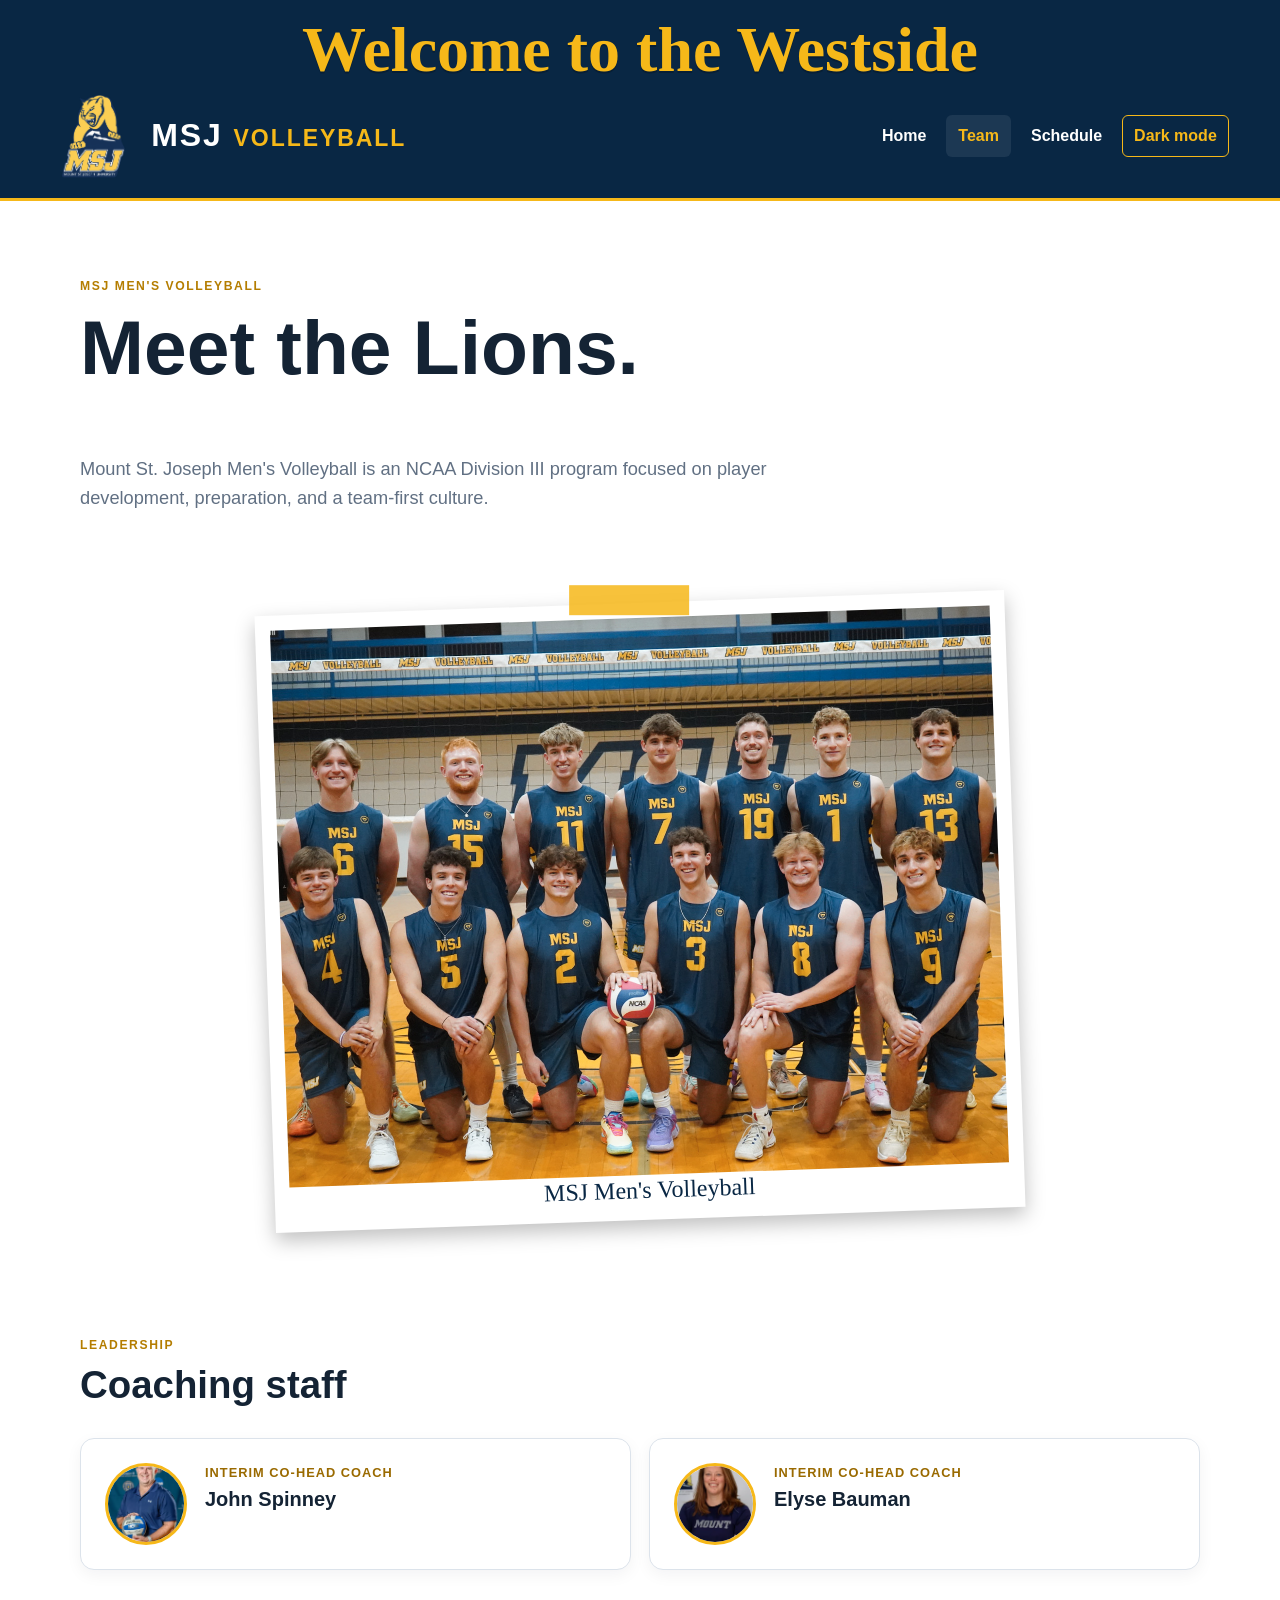
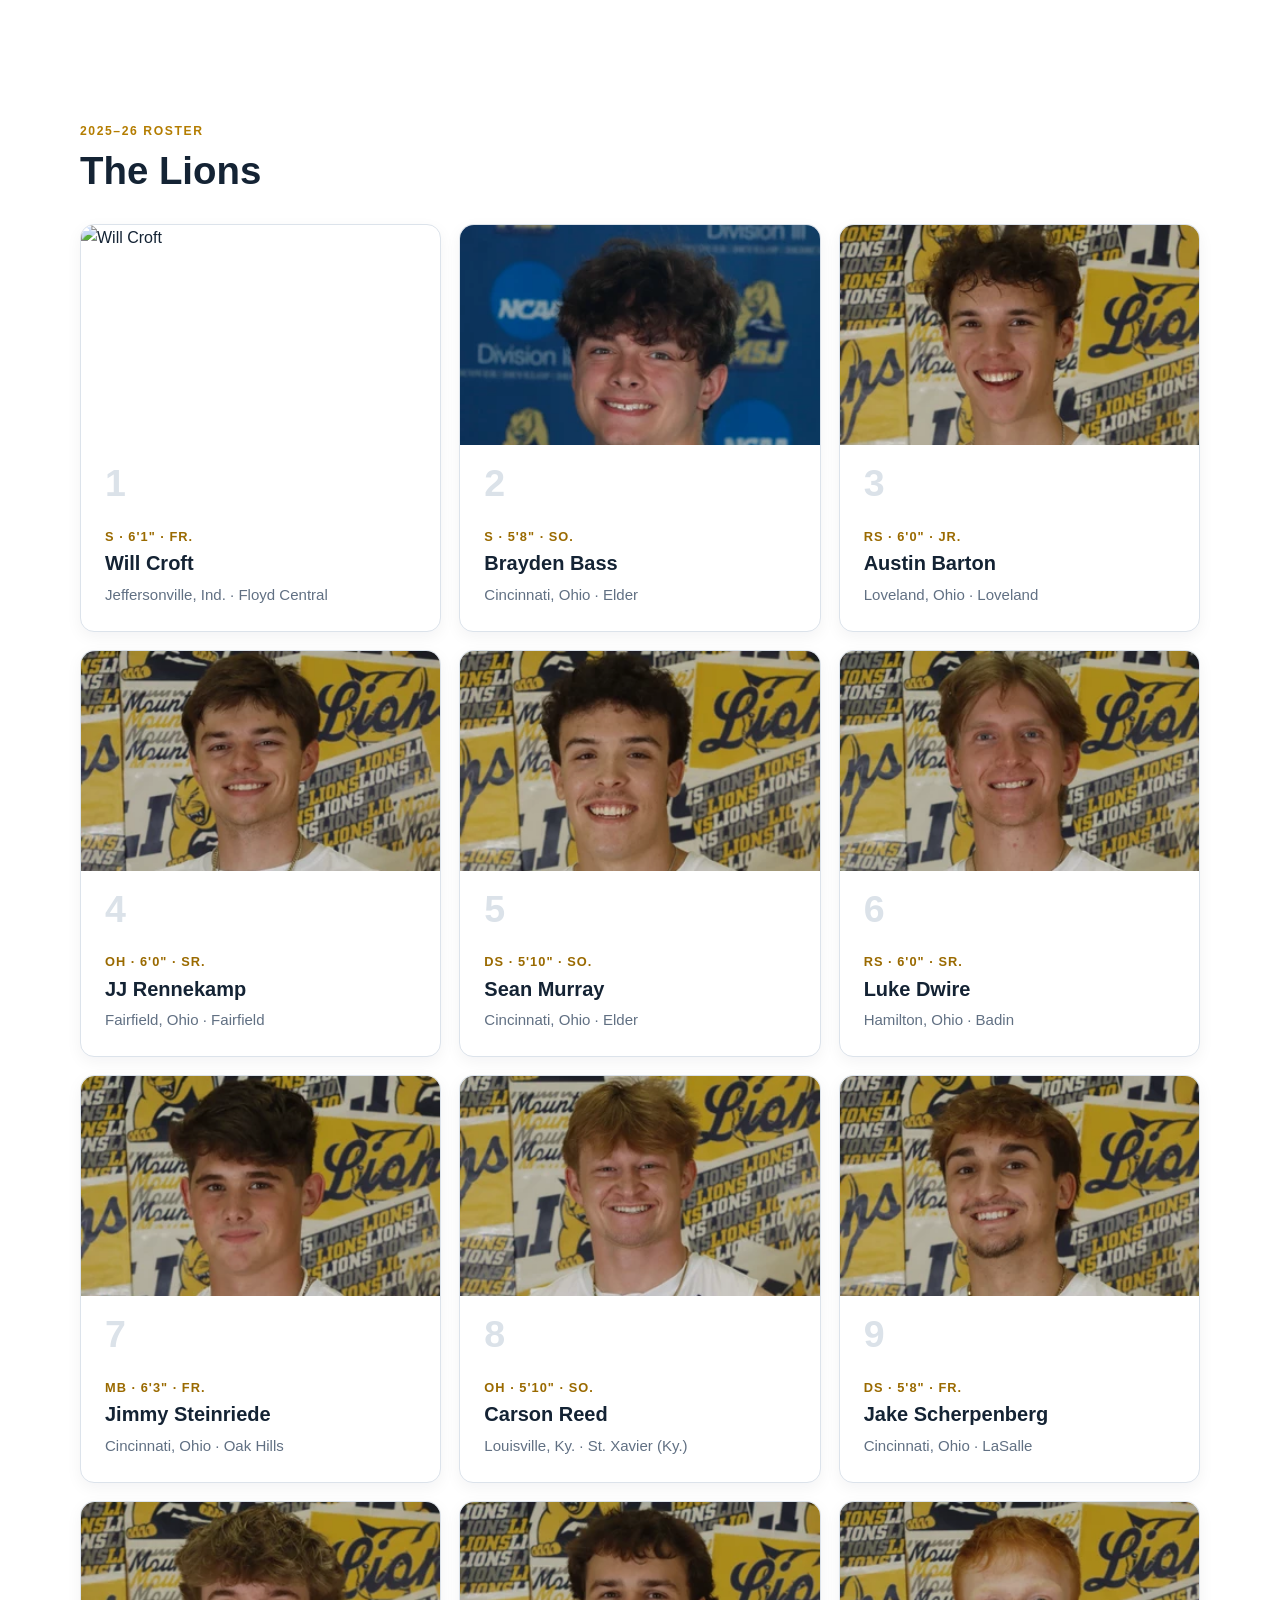
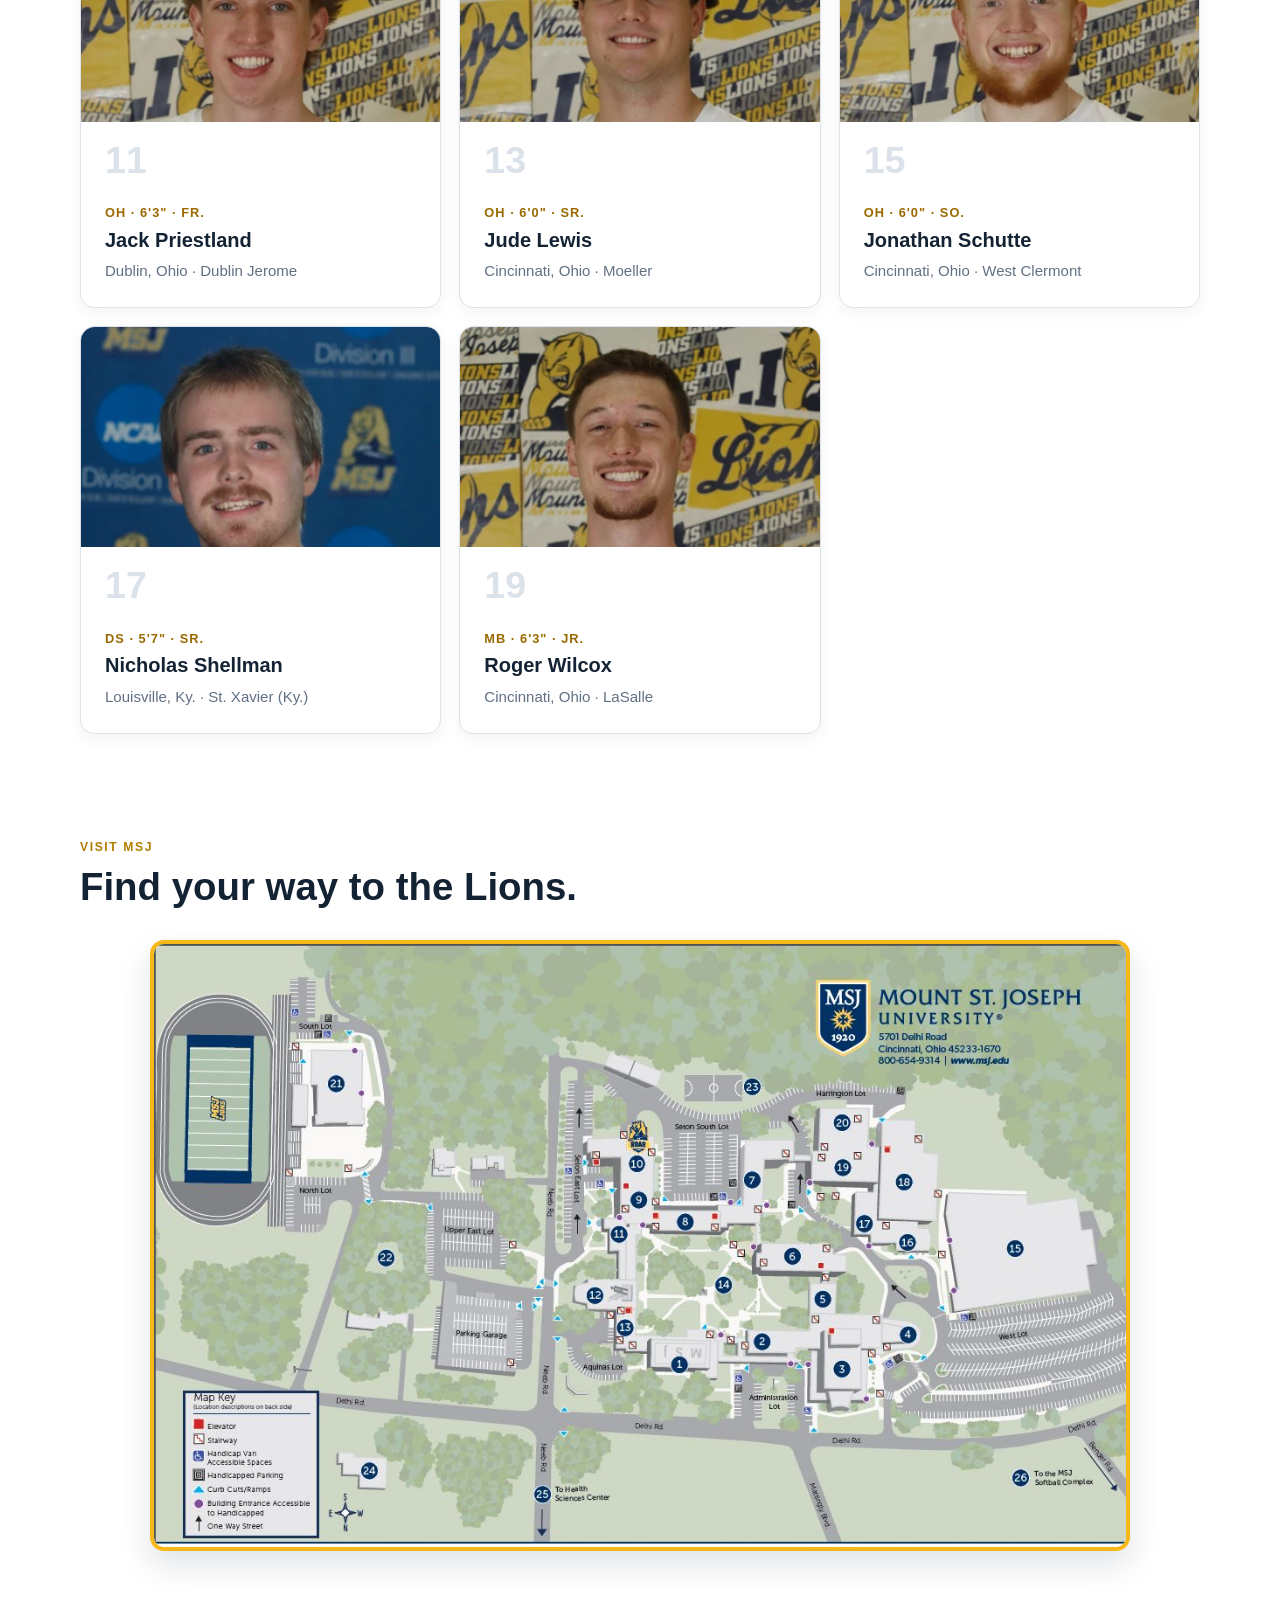
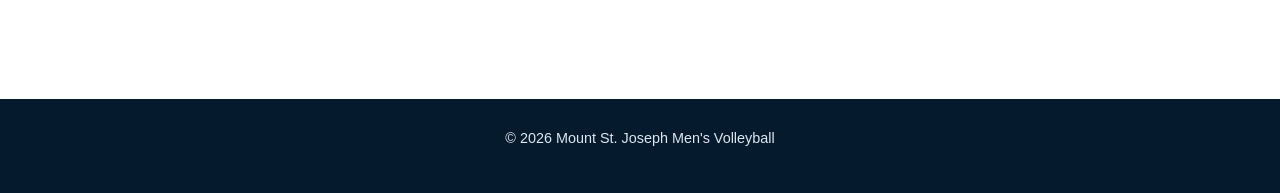
==== commit c96d04a6: "Update about.html" ====
--- a/about.html
+++ b/about.html
@@ -66,49 +66,7 @@
       <div class="section-heading"><p class="eyebrow">Visit MSJ</p><h2 id="campus-map-title">Find your way to the Lions.</h2></div>
       <img class="campus-map" src="images/MSJ_MAP.JPG" alt="Map of Mount St. Joseph University campus">
     </section>
-    <div class="campus-key">
-    <h2>Campus Map Key</h2>
-
-    <div class="campus-key-grid">
-        <div><strong>1.</strong> Archbishop Alter Library</div>
-        <div><strong>14.</strong> Campus Quad</div>
-
-        <div><strong>2.</strong> Administration Building / Conlan Center</div>
-        <div><strong>15.</strong> Centennial Field House</div>
-
-        <div><strong>3.</strong> University Theatre</div>
-        <div><strong>16.</strong> Charlotte Schmidlapp Lab School</div>
-
-        <div><strong>4.</strong> Music Wing</div>
-        <div><strong>17.</strong> Harrington Center Food Court</div>
-
-        <div><strong>5.</strong> Classroom Building</div>
-        <div><strong>18.</strong> Jean Patrice Harrington, SC, Student Center</div>
-
-        <div><strong>6.</strong> Science Building</div>
-        <div><strong>19.</strong> Dorothy Meyer Ziv Art Building</div>
-
-        <div><strong>7.</strong> Seton Center West</div>
-        <div><strong>20.</strong> Jean Dowell Athletics Building</div>
-
-        <div><strong>8.</strong> Seton Center</div>
-        <div><strong>21.</strong> Sports Complex</div>
-
-        <div><strong>9.</strong> Fifth Third Bank Hall / Seton Center East</div>
-        <div><strong>22.</strong> Lions Park</div>
-
-        <div><strong>10.</strong> The Roar Store Spirit Shop</div>
-        <div><strong>23.</strong> Outdoor Basketball / Futsal Court</div>
-
-        <div><strong>11.</strong> Office of Admission / Welcome Center</div>
-        <div><strong>24.</strong> Center for Reading Science</div>
-
-        <div><strong>12.</strong> Mater Dei Chapel</div>
-        <div><strong>25.</strong> Health Sciences Center</div>
-
-        <div><strong>13.</strong> Aquinas Hall</div>
-        <div><strong>26.</strong> MSJ Softball Complex</div>
-    </div>
+  
 </div>
   </main>
   <footer><p>&copy; 2026 Mount St. Joseph Men's Volleyball</p></footer>
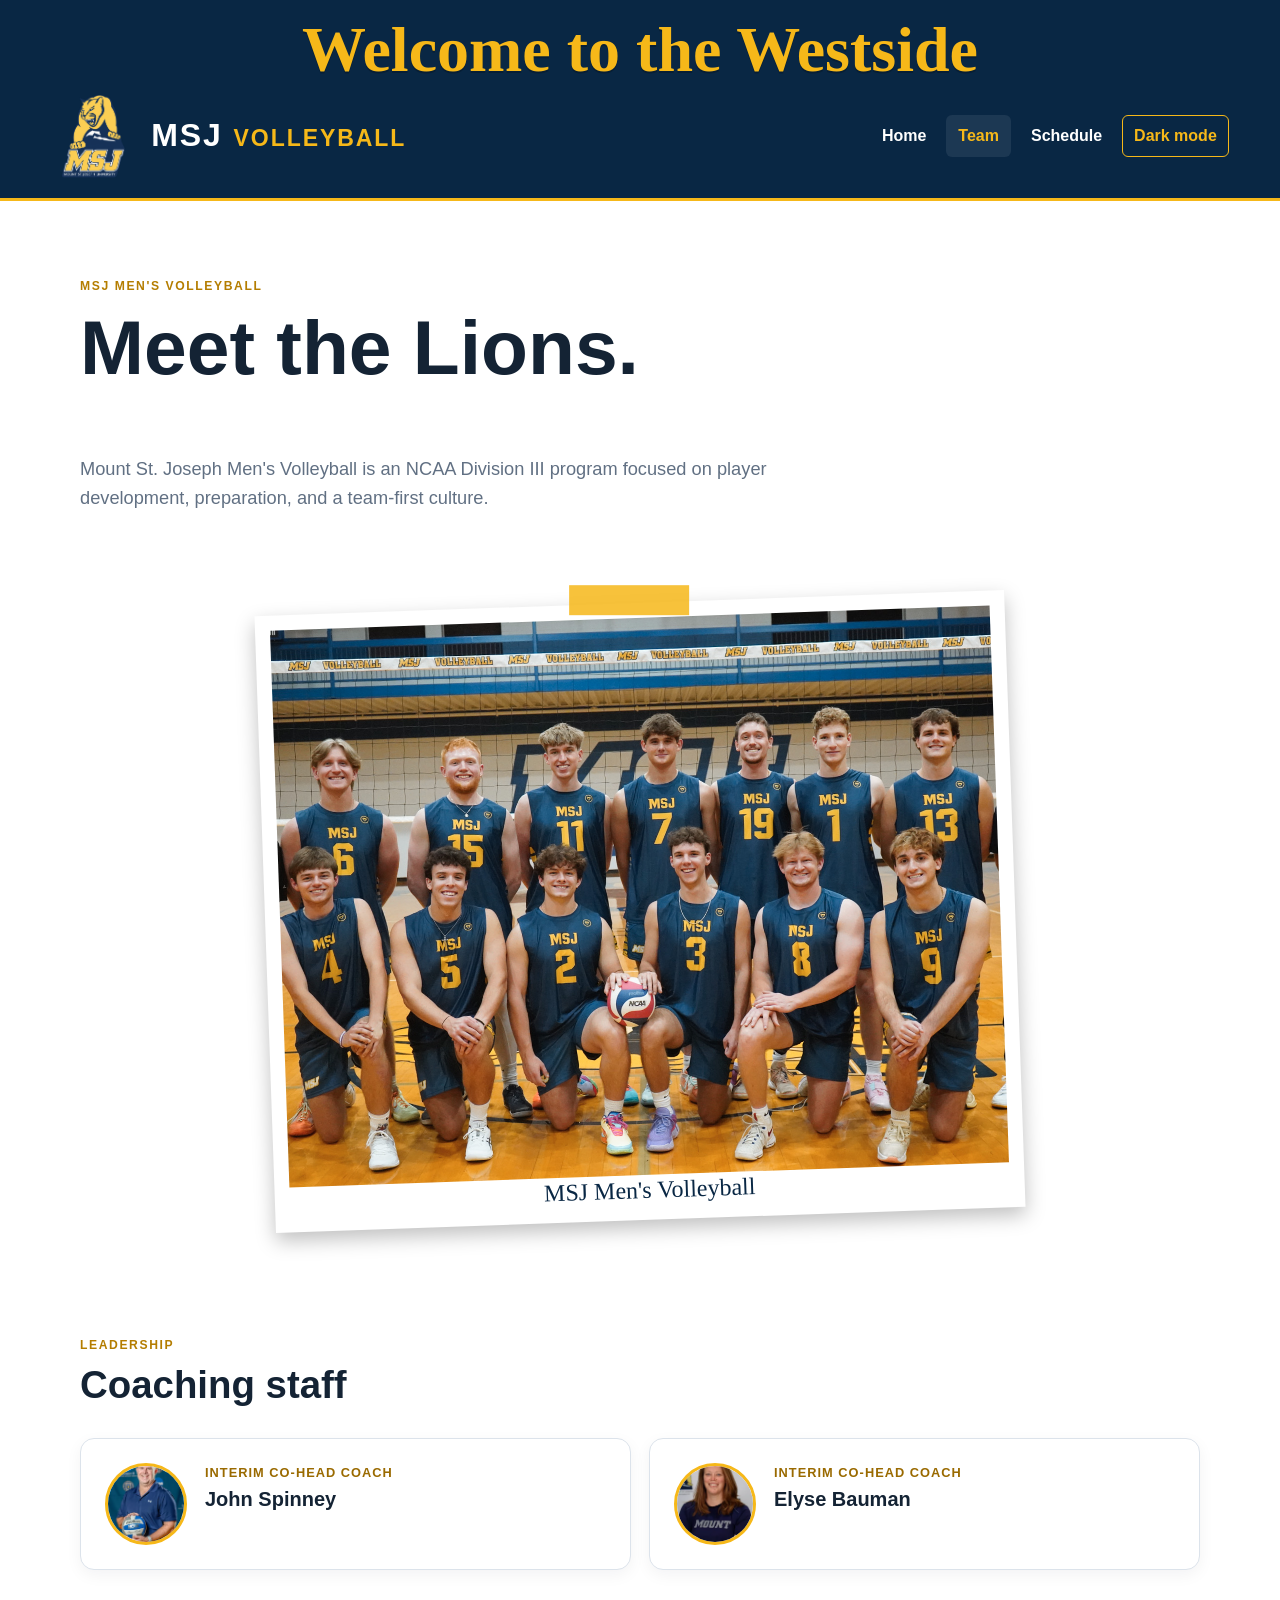
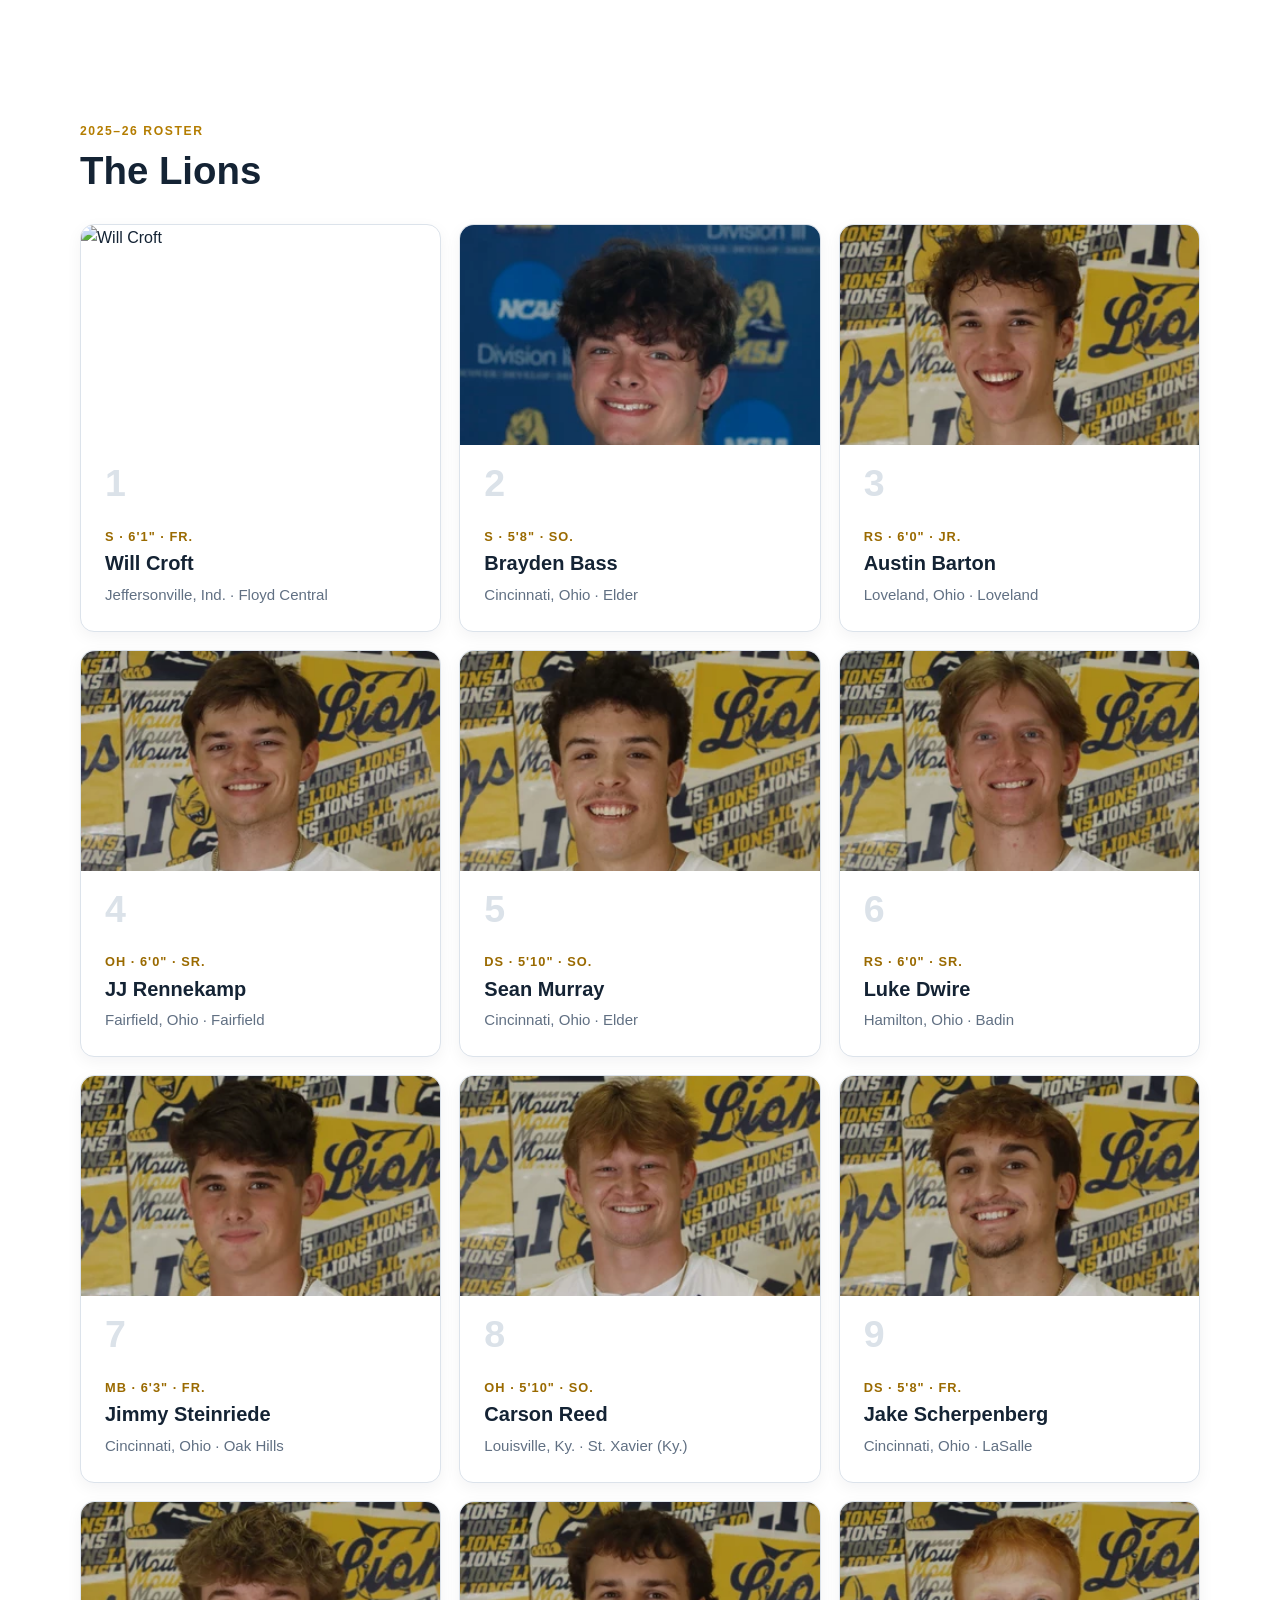
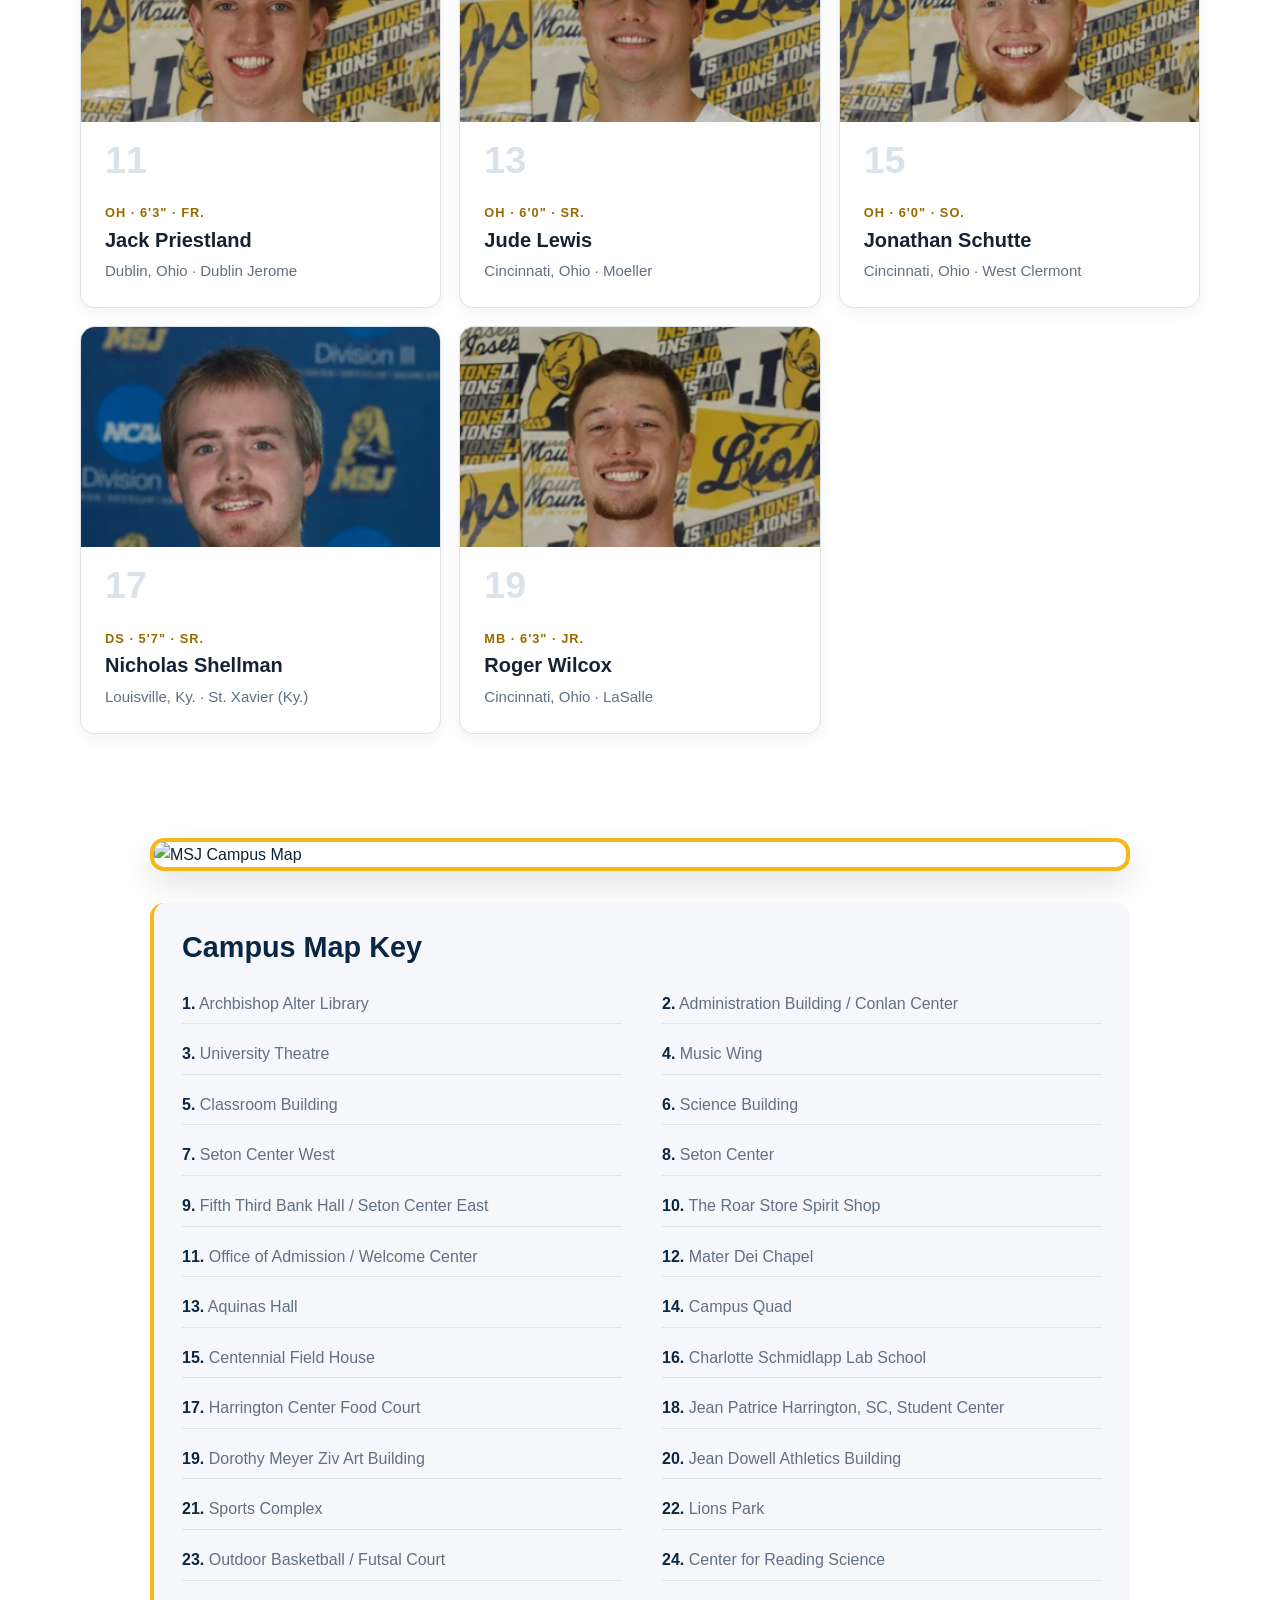
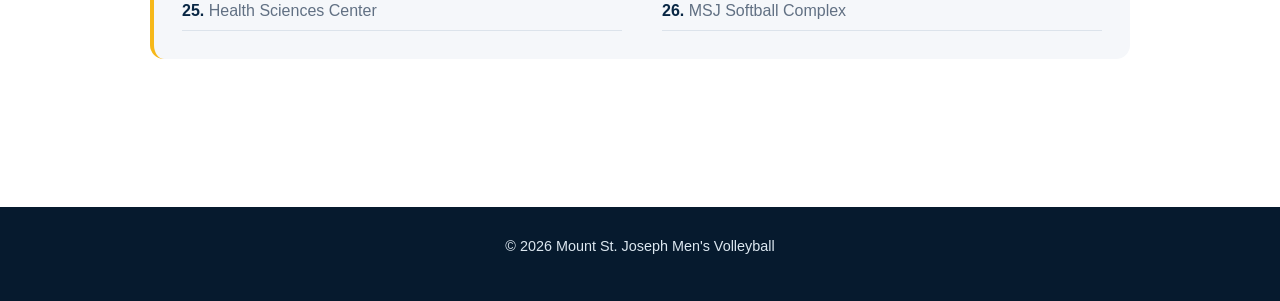
==== commit 61718380: "Update about.html with new campus map section" ====
--- a/about.html
+++ b/about.html
@@ -62,10 +62,52 @@
       </div>
     </section>
 
-    <section class="campus-map-section" aria-labelledby="campus-map-title">
-      <div class="section-heading"><p class="eyebrow">Visit MSJ</p><h2 id="campus-map-title">Find your way to the Lions.</h2></div>
-      <img class="campus-map" src="images/MSJ_MAP.JPG" alt="Map of Mount St. Joseph University campus">
-    </section>
+  <section class="campus-map-section">
+
+    <div class="campus-map-layout">
+
+        <img
+            class="campus-map"
+            src="images/msj-map.jpg"
+            alt="MSJ Campus Map"
+        >
+
+        <div class="campus-key">
+            <h2>Campus Map Key</h2>
+
+            <div class="campus-key-grid">
+                <div><strong>1.</strong> Archbishop Alter Library</div>
+                <div><strong>2.</strong> Administration Building / Conlan Center</div>
+                <div><strong>3.</strong> University Theatre</div>
+                <div><strong>4.</strong> Music Wing</div>
+                <div><strong>5.</strong> Classroom Building</div>
+                <div><strong>6.</strong> Science Building</div>
+                <div><strong>7.</strong> Seton Center West</div>
+                <div><strong>8.</strong> Seton Center</div>
+                <div><strong>9.</strong> Fifth Third Bank Hall / Seton Center East</div>
+                <div><strong>10.</strong> The Roar Store Spirit Shop</div>
+                <div><strong>11.</strong> Office of Admission / Welcome Center</div>
+                <div><strong>12.</strong> Mater Dei Chapel</div>
+                <div><strong>13.</strong> Aquinas Hall</div>
+                <div><strong>14.</strong> Campus Quad</div>
+                <div><strong>15.</strong> Centennial Field House</div>
+                <div><strong>16.</strong> Charlotte Schmidlapp Lab School</div>
+                <div><strong>17.</strong> Harrington Center Food Court</div>
+                <div><strong>18.</strong> Jean Patrice Harrington, SC, Student Center</div>
+                <div><strong>19.</strong> Dorothy Meyer Ziv Art Building</div>
+                <div><strong>20.</strong> Jean Dowell Athletics Building</div>
+                <div><strong>21.</strong> Sports Complex</div>
+                <div><strong>22.</strong> Lions Park</div>
+                <div><strong>23.</strong> Outdoor Basketball / Futsal Court</div>
+                <div><strong>24.</strong> Center for Reading Science</div>
+                <div><strong>25.</strong> Health Sciences Center</div>
+                <div><strong>26.</strong> MSJ Softball Complex</div>
+            </div>
+        </div>
+
+    </div>
+
+</section>
   
 </div>
   </main>
--- a/style.css
+++ b/style.css
@@ -610,7 +610,53 @@
     border-radius: var(--radius);
     box-shadow: var(--shadow);
 }
-
+.campus-key {
+    max-width: 980px;
+    margin: 32px auto 0;
+    padding: 28px;
+    background: var(--surface);
+    border-left: 4px solid var(--gold);
+    border-radius: var(--radius);
+}
+
+.campus-key h2 {
+    margin-bottom: 20px;
+    color: var(--navy);
+    font-size: 1.8rem;
+}
+
+.campus-key-grid {
+    display: grid;
+    grid-template-columns: 1fr 1fr;
+    column-gap: 40px;
+    row-gap: 10px;
+}
+
+.campus-key-grid div {
+    padding: 7px 0;
+    border-bottom: 1px solid var(--line);
+    color: var(--muted);
+}
+
+.campus-key-grid strong {
+    color: var(--navy);
+}
+
+
+/* Dark Mode */
+
+.dark-mode .campus-key {
+    background: #103552;
+}
+
+.dark-mode .campus-key h2,
+.dark-mode .campus-key-grid strong {
+    color: var(--gold);
+}
+
+.dark-mode .campus-key-grid div {
+    border-color: var(--line);
+}
 .gym-photo {
     margin: 28px 0 0;
 }
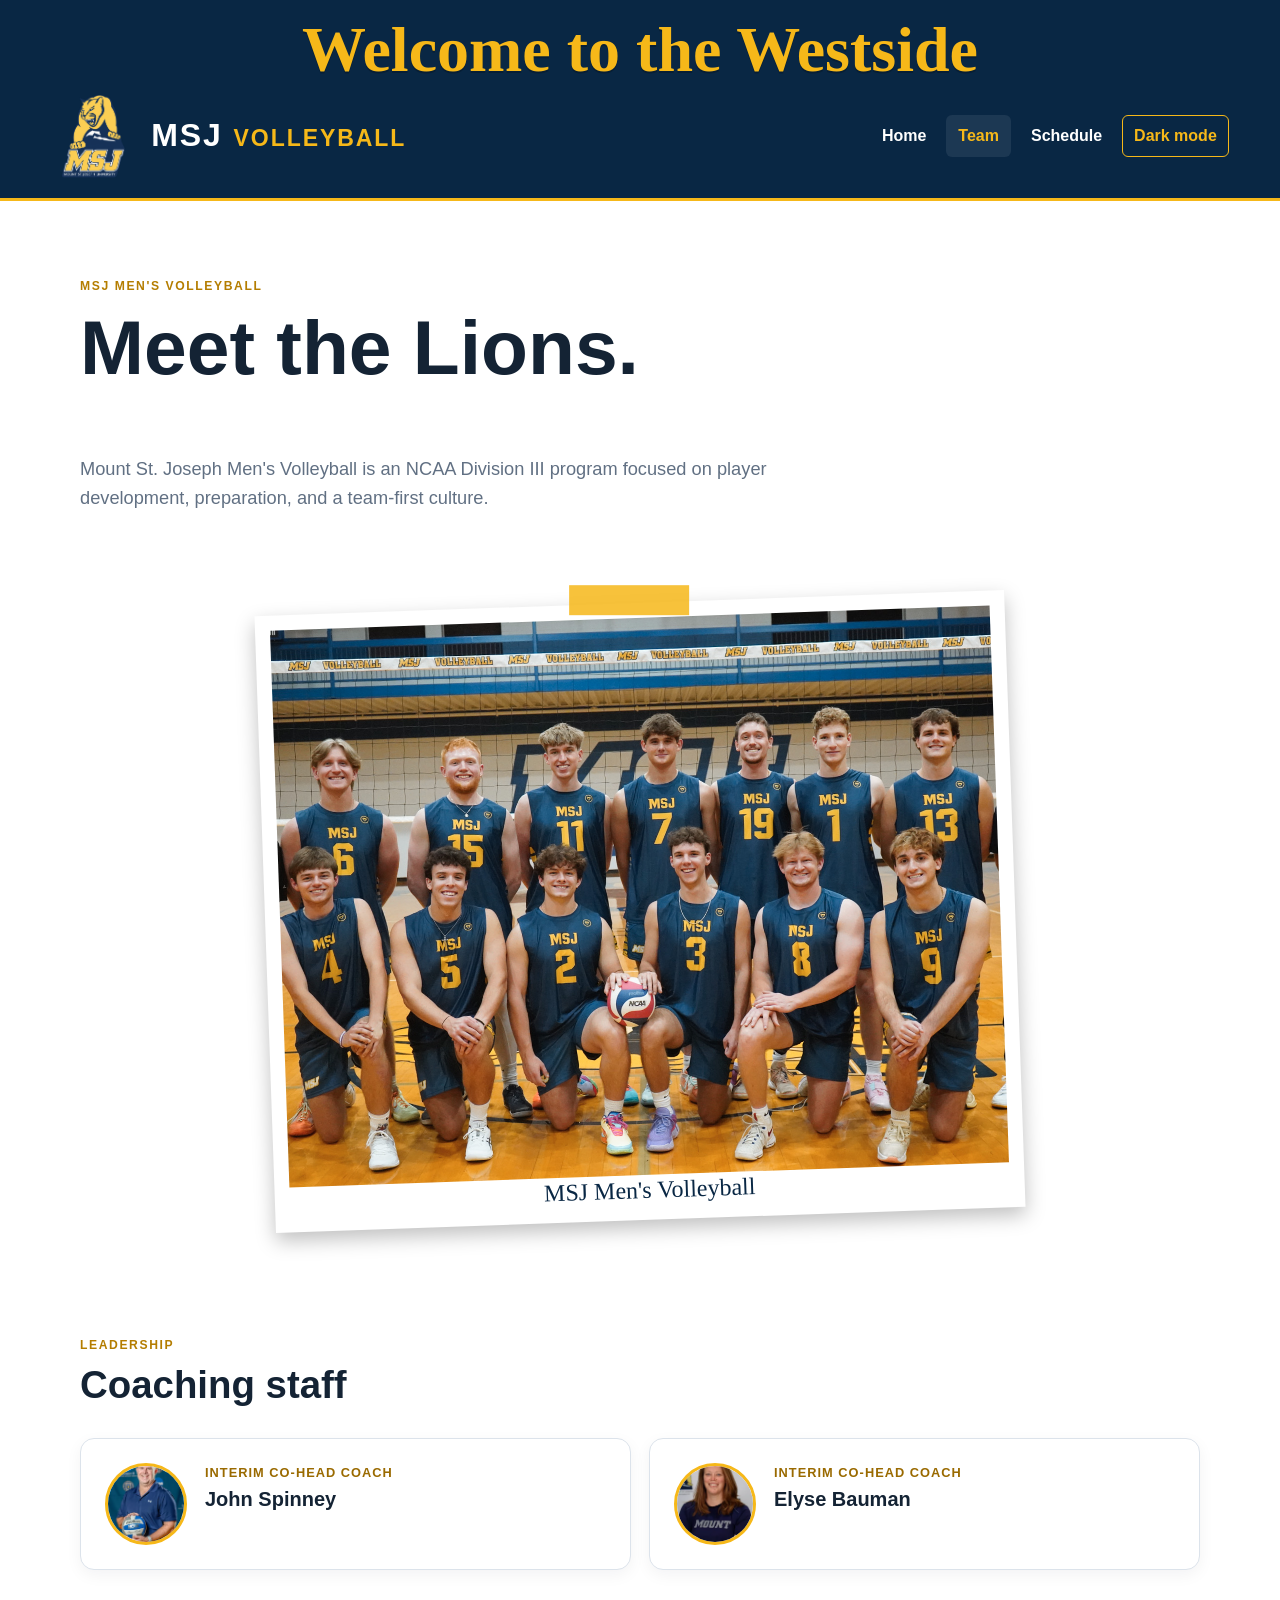
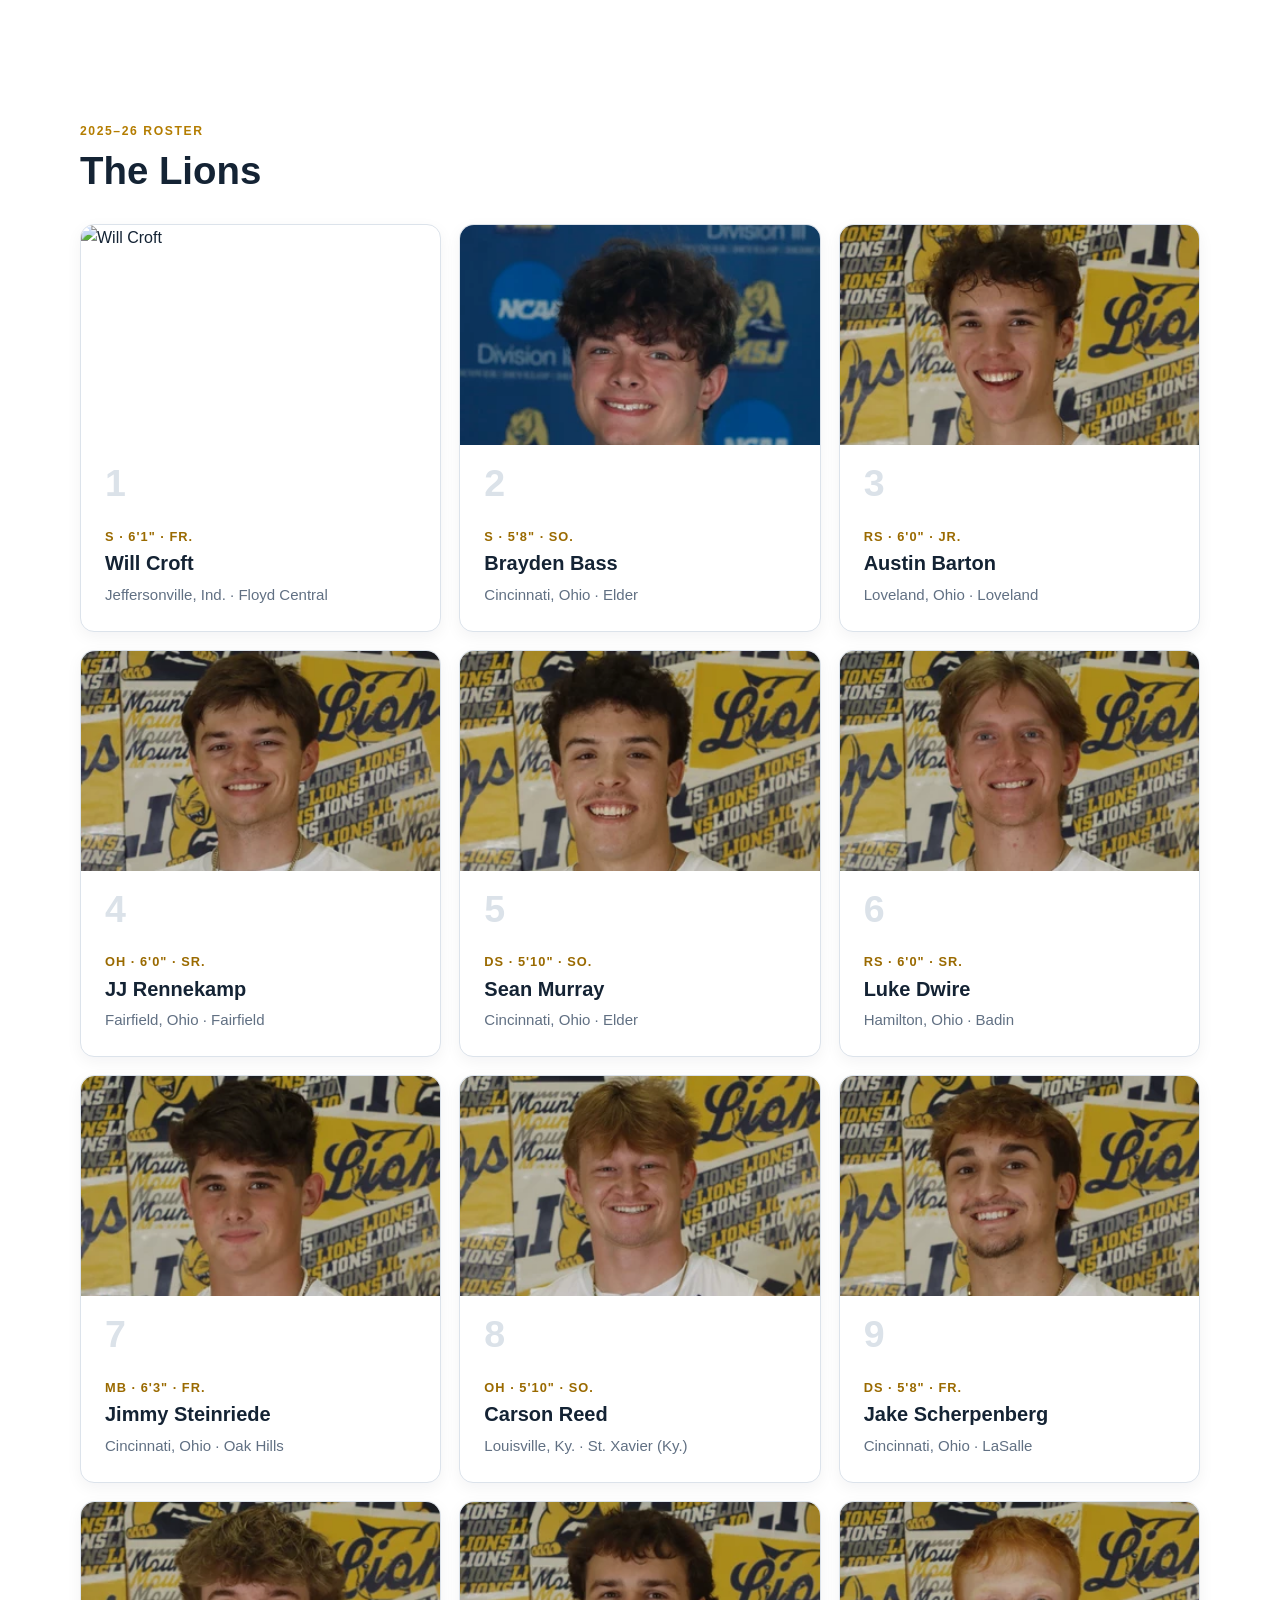
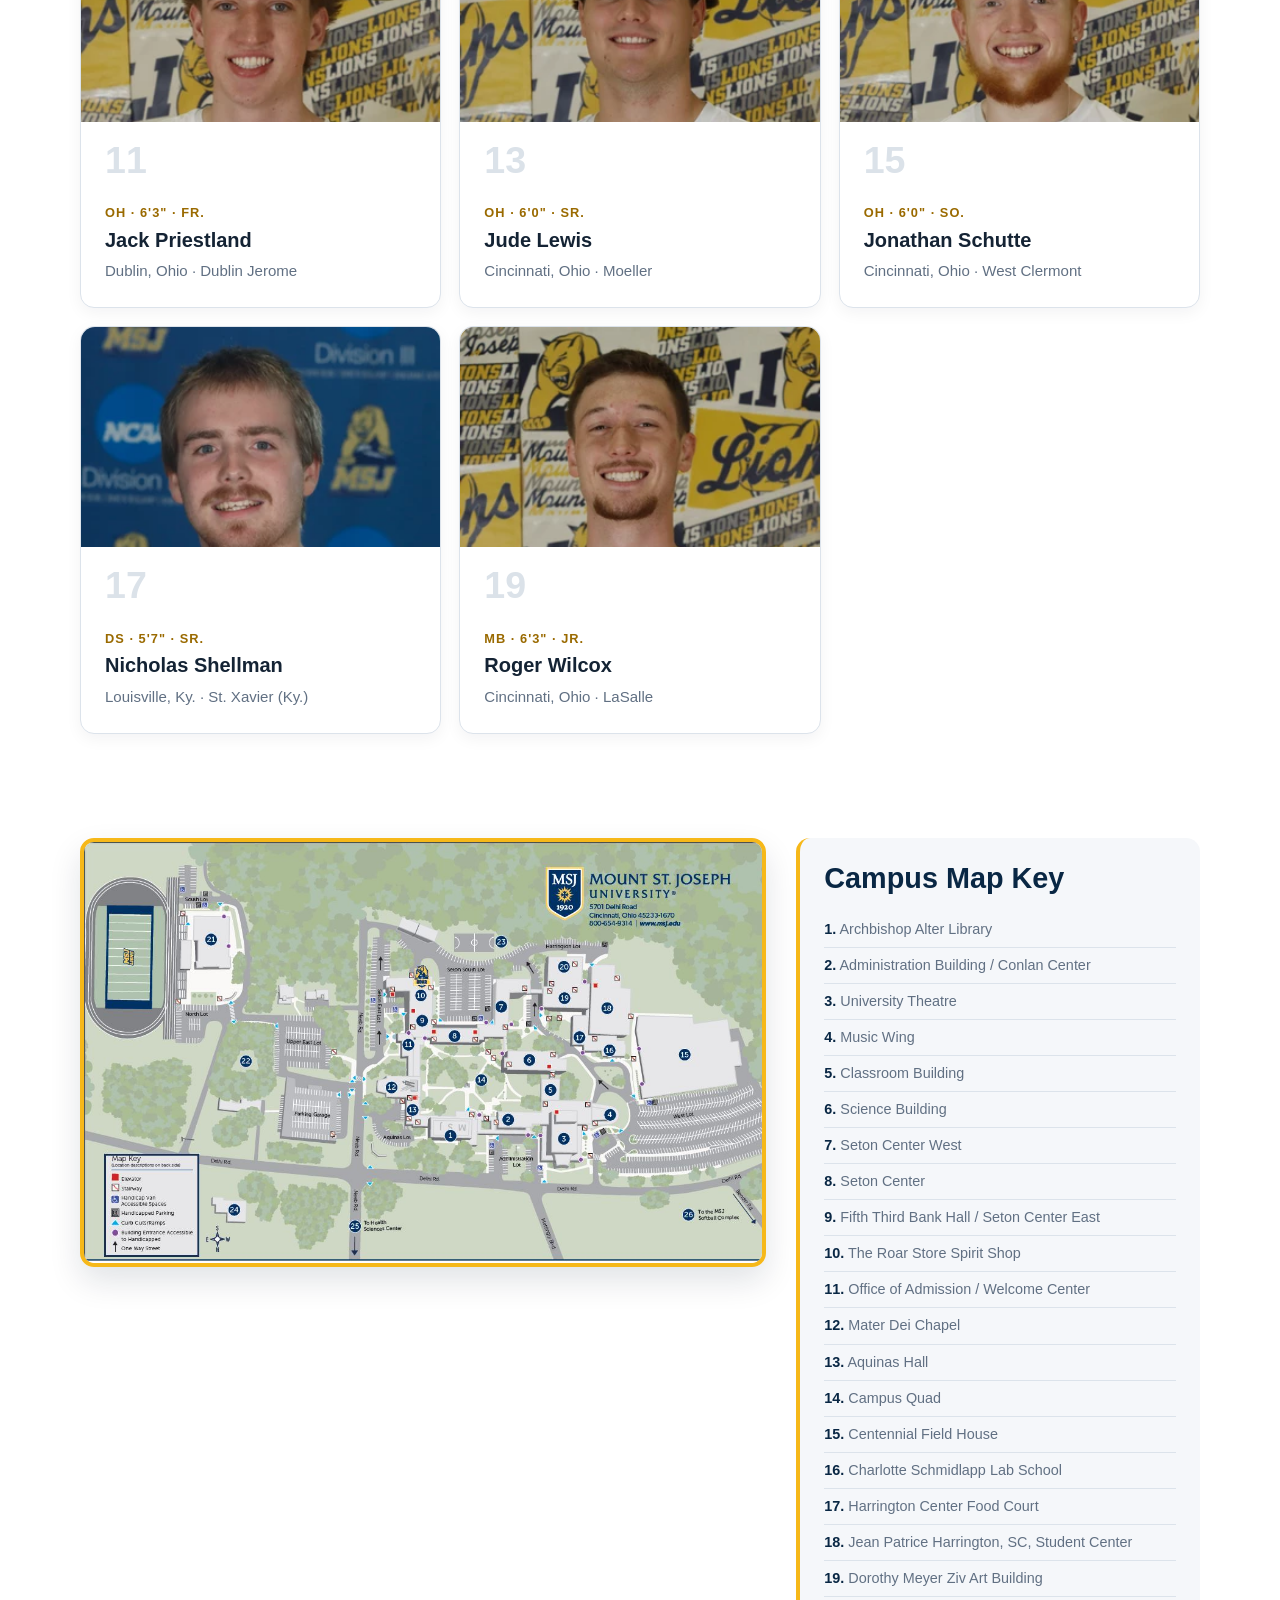
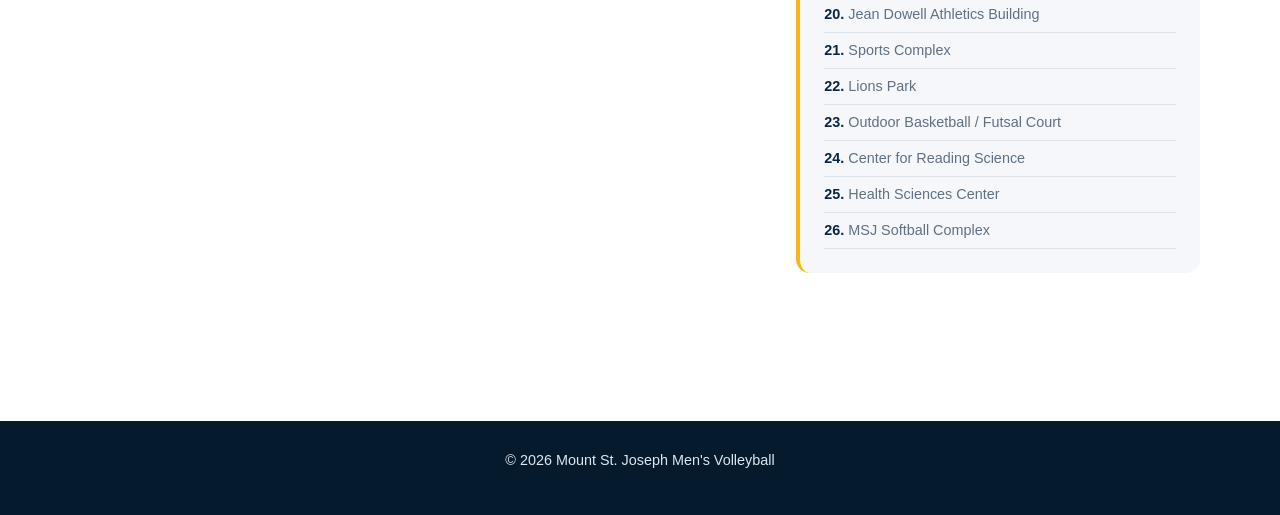
==== commit 33f5a203: "Update about.html" ====
--- a/about.html
+++ b/about.html
@@ -68,7 +68,7 @@
 
         <img
             class="campus-map"
-            src="images/msj-map.jpg"
+            src="images/MSJ_MAP.JPG"
             alt="MSJ Campus Map"
         >
 
--- a/style.css
+++ b/style.css
@@ -602,44 +602,63 @@
     padding-top: 28px;
 }
 
+.campus-map-layout {
+    display: grid;
+    grid-template-columns: 1.7fr 1fr;
+    gap: 30px;
+    align-items: start;
+}
+
 .campus-map {
     display: block;
-    width: min(100%, 980px);
-    margin: 0 auto;
+    width: 100%;
+    margin: 0;
     border: 4px solid var(--gold);
     border-radius: var(--radius);
     box-shadow: var(--shadow);
 }
+
 .campus-key {
-    max-width: 980px;
-    margin: 32px auto 0;
-    padding: 28px;
+    padding: 24px;
     background: var(--surface);
     border-left: 4px solid var(--gold);
     border-radius: var(--radius);
 }
 
 .campus-key h2 {
-    margin-bottom: 20px;
+    margin-bottom: 18px;
     color: var(--navy);
     font-size: 1.8rem;
 }
 
 .campus-key-grid {
     display: grid;
-    grid-template-columns: 1fr 1fr;
-    column-gap: 40px;
-    row-gap: 10px;
+    grid-template-columns: 1fr;
+    gap: 0;
 }
 
 .campus-key-grid div {
-    padding: 7px 0;
+    padding: 6px 0;
     border-bottom: 1px solid var(--line);
     color: var(--muted);
+    font-size: 0.9rem;
 }
 
 .campus-key-grid strong {
     color: var(--navy);
+}
+
+.dark-mode .campus-key {
+    background: #103552;
+}
+
+.dark-mode .campus-key h2,
+.dark-mode .campus-key-grid strong {
+    color: var(--gold);
+}
+
+.dark-mode .campus-key-grid div {
+    border-color: var(--line);
 }
 
 
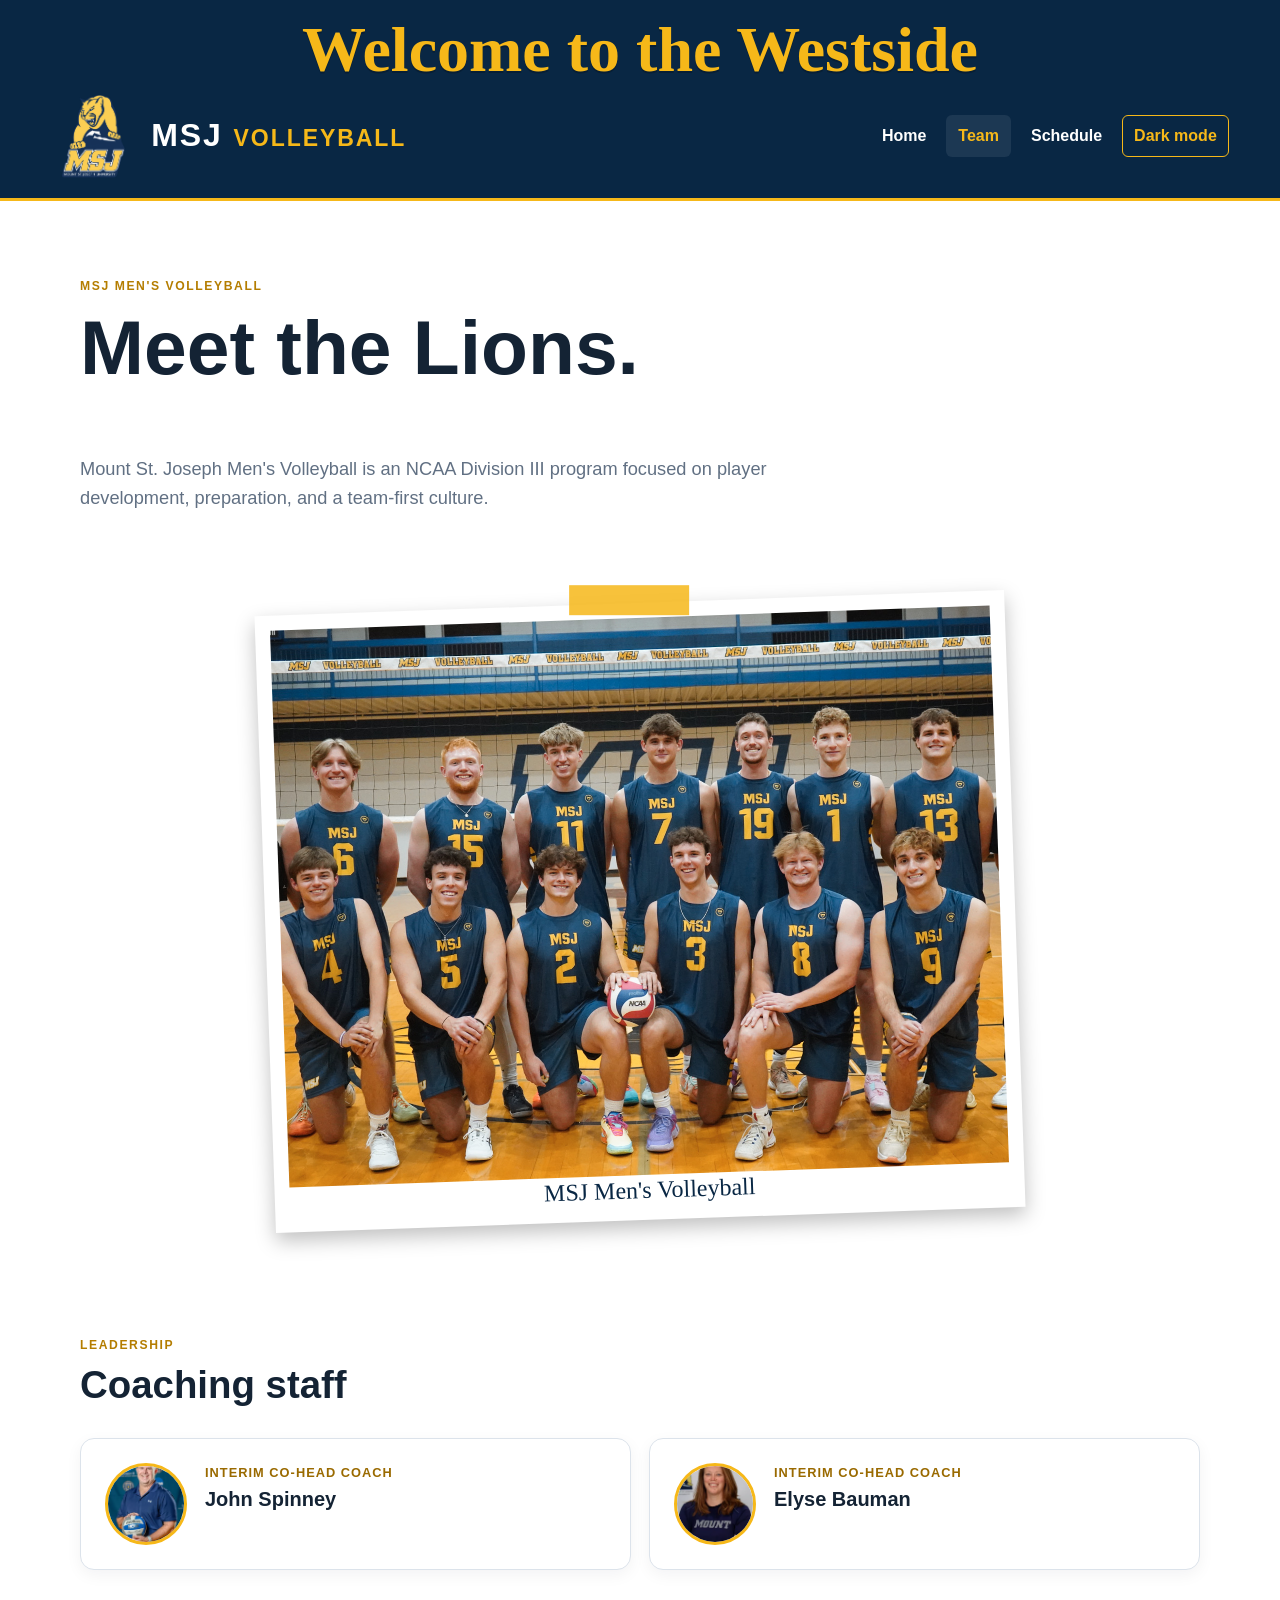
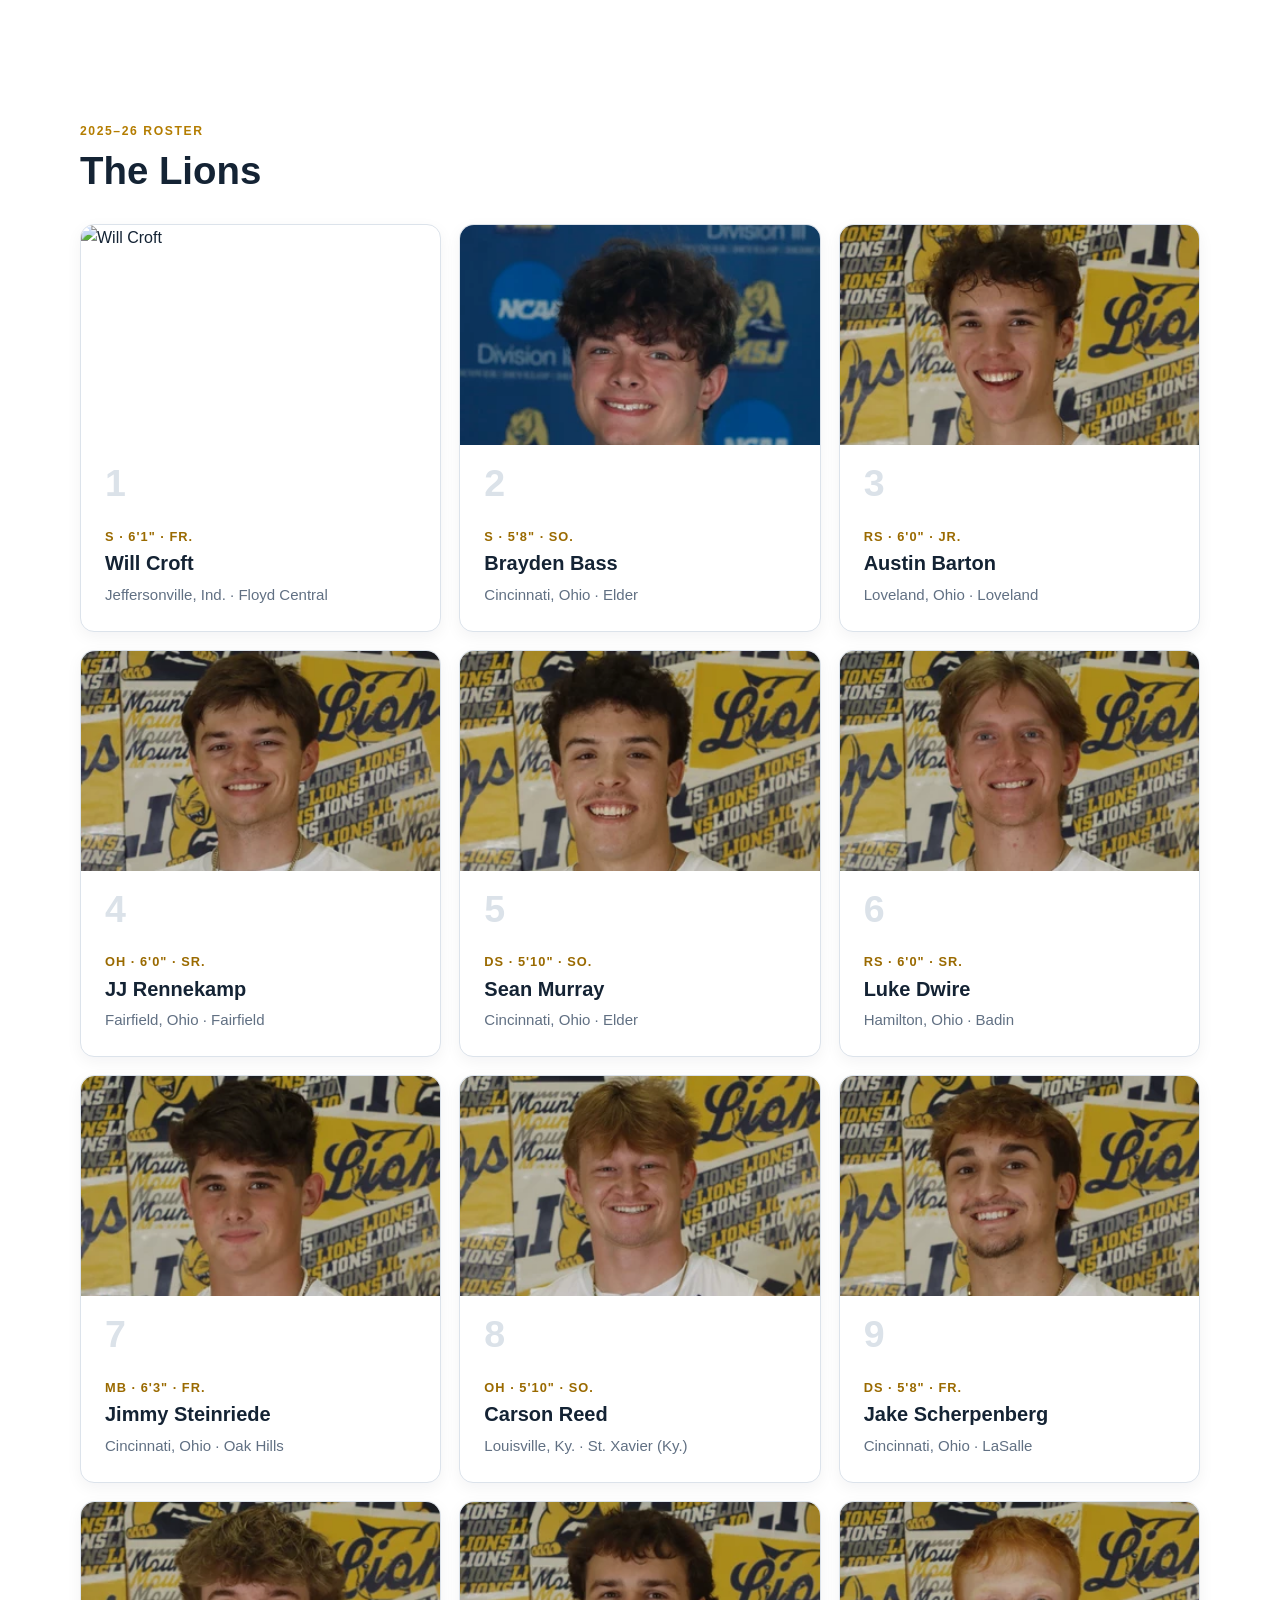
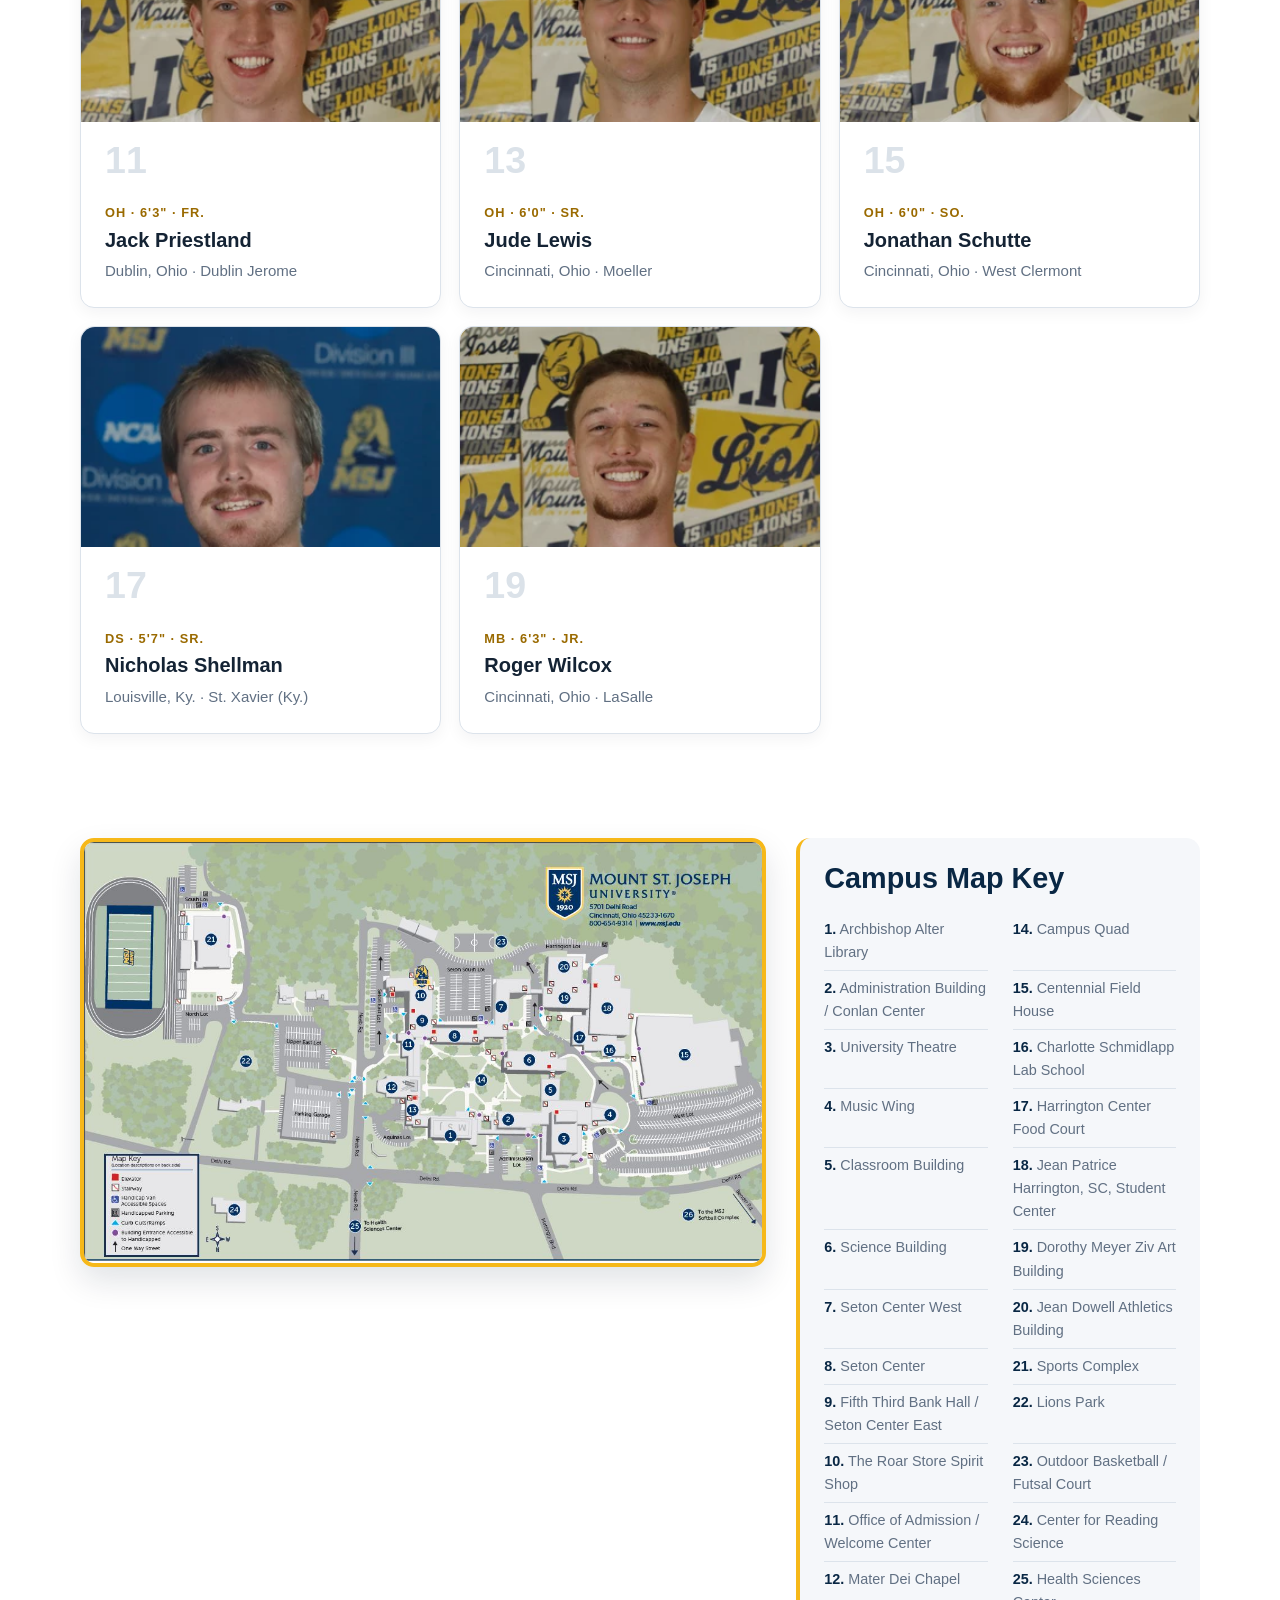
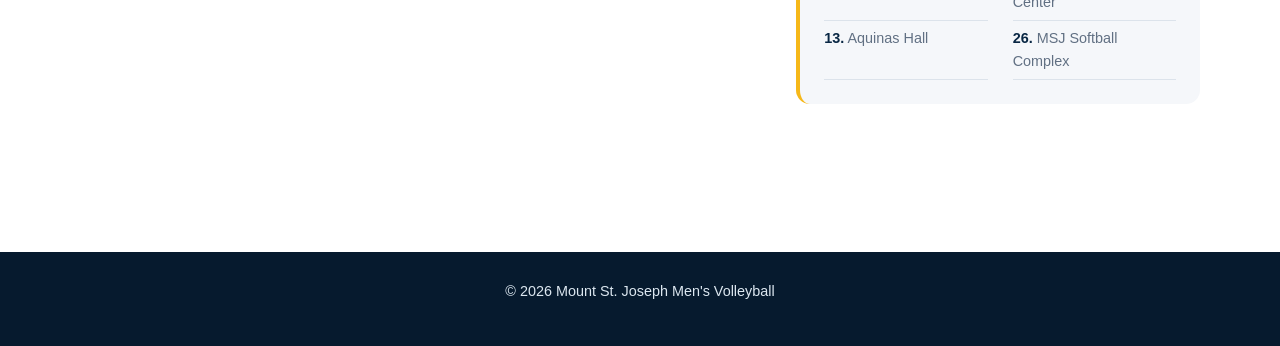
==== commit a630dc5f: "Update about.html" ====
--- a/about.html
+++ b/about.html
@@ -75,34 +75,48 @@
         <div class="campus-key">
             <h2>Campus Map Key</h2>
 
-            <div class="campus-key-grid">
-                <div><strong>1.</strong> Archbishop Alter Library</div>
-                <div><strong>2.</strong> Administration Building / Conlan Center</div>
-                <div><strong>3.</strong> University Theatre</div>
-                <div><strong>4.</strong> Music Wing</div>
-                <div><strong>5.</strong> Classroom Building</div>
-                <div><strong>6.</strong> Science Building</div>
-                <div><strong>7.</strong> Seton Center West</div>
-                <div><strong>8.</strong> Seton Center</div>
-                <div><strong>9.</strong> Fifth Third Bank Hall / Seton Center East</div>
-                <div><strong>10.</strong> The Roar Store Spirit Shop</div>
-                <div><strong>11.</strong> Office of Admission / Welcome Center</div>
-                <div><strong>12.</strong> Mater Dei Chapel</div>
-                <div><strong>13.</strong> Aquinas Hall</div>
-                <div><strong>14.</strong> Campus Quad</div>
-                <div><strong>15.</strong> Centennial Field House</div>
-                <div><strong>16.</strong> Charlotte Schmidlapp Lab School</div>
-                <div><strong>17.</strong> Harrington Center Food Court</div>
-                <div><strong>18.</strong> Jean Patrice Harrington, SC, Student Center</div>
-                <div><strong>19.</strong> Dorothy Meyer Ziv Art Building</div>
-                <div><strong>20.</strong> Jean Dowell Athletics Building</div>
-                <div><strong>21.</strong> Sports Complex</div>
-                <div><strong>22.</strong> Lions Park</div>
-                <div><strong>23.</strong> Outdoor Basketball / Futsal Court</div>
-                <div><strong>24.</strong> Center for Reading Science</div>
-                <div><strong>25.</strong> Health Sciences Center</div>
-                <div><strong>26.</strong> MSJ Softball Complex</div>
-            </div>
+           <div class="campus-key-grid">
+
+    <div><strong>1.</strong> Archbishop Alter Library</div>
+    <div><strong>14.</strong> Campus Quad</div>
+
+    <div><strong>2.</strong> Administration Building / Conlan Center</div>
+    <div><strong>15.</strong> Centennial Field House</div>
+
+    <div><strong>3.</strong> University Theatre</div>
+    <div><strong>16.</strong> Charlotte Schmidlapp Lab School</div>
+
+    <div><strong>4.</strong> Music Wing</div>
+    <div><strong>17.</strong> Harrington Center Food Court</div>
+
+    <div><strong>5.</strong> Classroom Building</div>
+    <div><strong>18.</strong> Jean Patrice Harrington, SC, Student Center</div>
+
+    <div><strong>6.</strong> Science Building</div>
+    <div><strong>19.</strong> Dorothy Meyer Ziv Art Building</div>
+
+    <div><strong>7.</strong> Seton Center West</div>
+    <div><strong>20.</strong> Jean Dowell Athletics Building</div>
+
+    <div><strong>8.</strong> Seton Center</div>
+    <div><strong>21.</strong> Sports Complex</div>
+
+    <div><strong>9.</strong> Fifth Third Bank Hall / Seton Center East</div>
+    <div><strong>22.</strong> Lions Park</div>
+
+    <div><strong>10.</strong> The Roar Store Spirit Shop</div>
+    <div><strong>23.</strong> Outdoor Basketball / Futsal Court</div>
+
+    <div><strong>11.</strong> Office of Admission / Welcome Center</div>
+    <div><strong>24.</strong> Center for Reading Science</div>
+
+    <div><strong>12.</strong> Mater Dei Chapel</div>
+    <div><strong>25.</strong> Health Sciences Center</div>
+
+    <div><strong>13.</strong> Aquinas Hall</div>
+    <div><strong>26.</strong> MSJ Softball Complex</div>
+
+</div>
         </div>
 
     </div>
--- a/style.css
+++ b/style.css
@@ -630,11 +630,11 @@
     color: var(--navy);
     font-size: 1.8rem;
 }
-
 .campus-key-grid {
     display: grid;
-    grid-template-columns: 1fr;
-    gap: 0;
+    grid-template-columns: 1fr 1fr;
+    column-gap: 25px;
+    gap: 0 25px;
 }
 
 .campus-key-grid div {
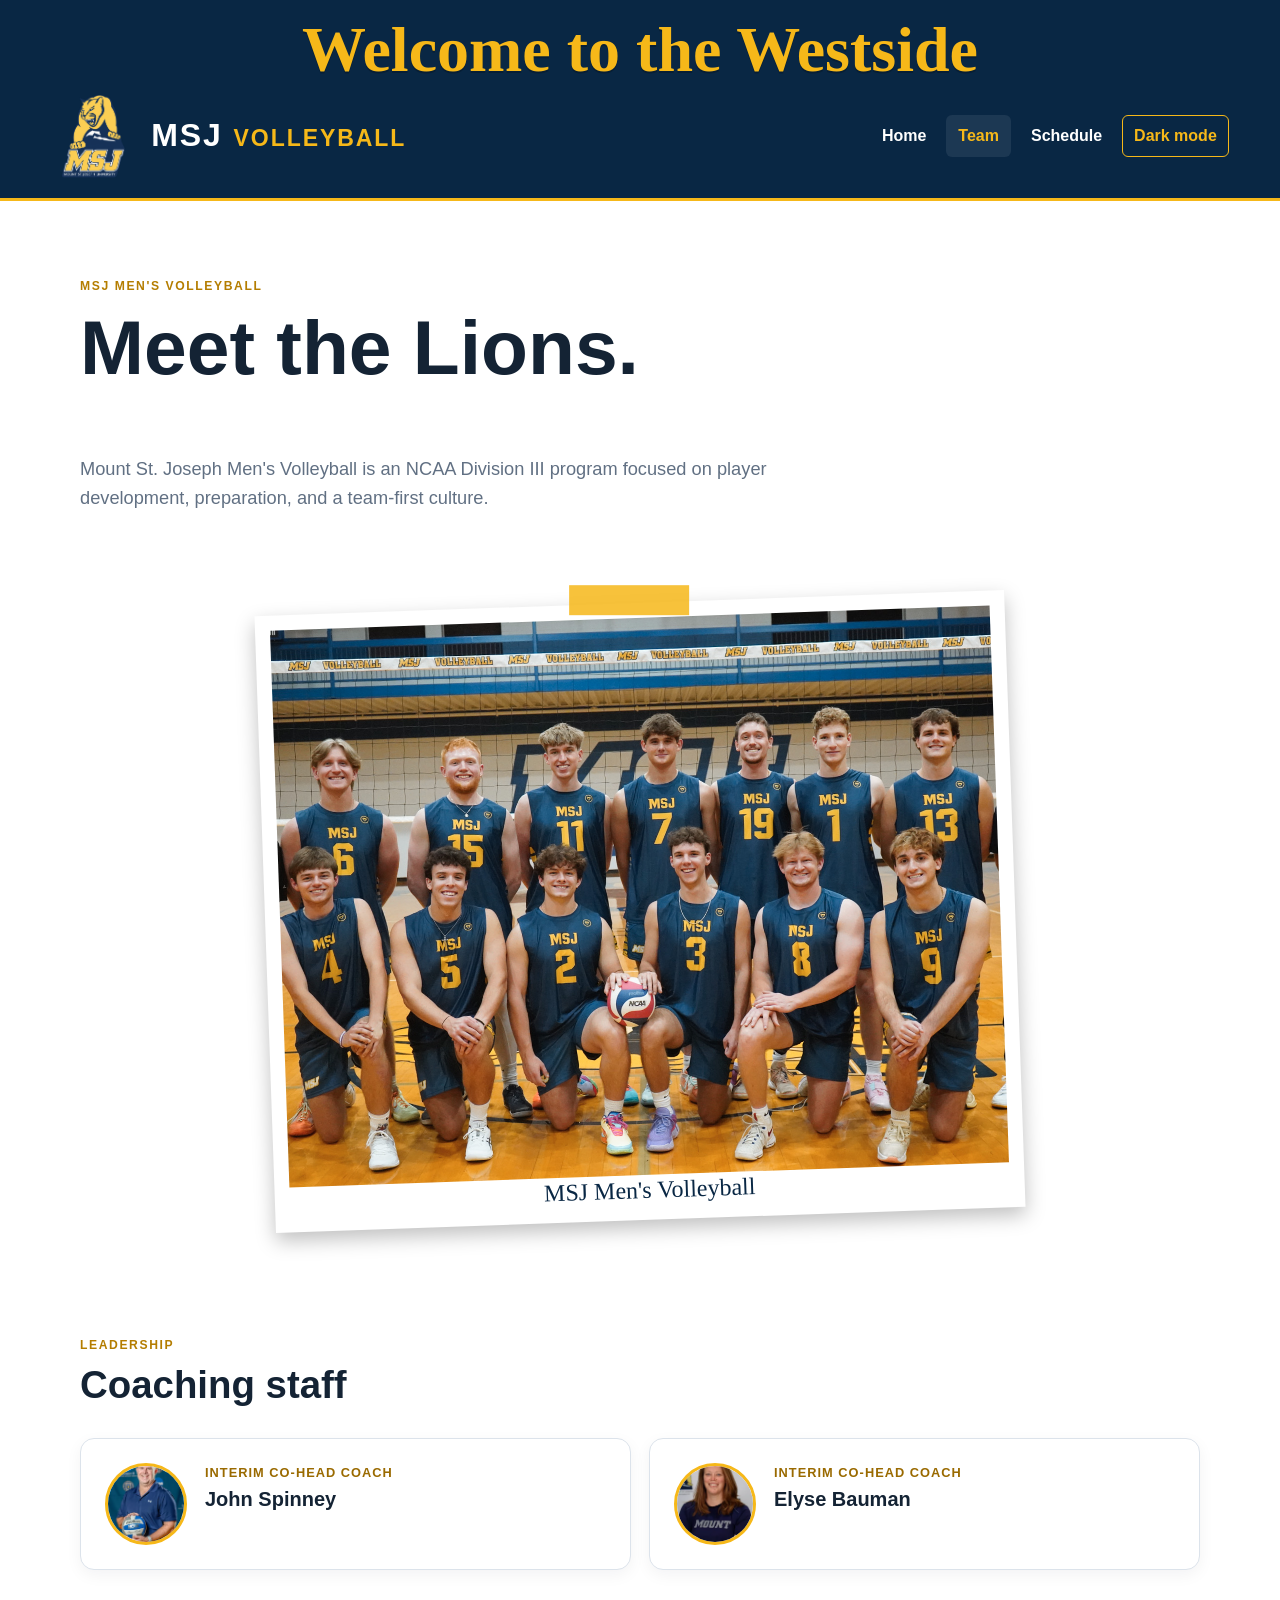
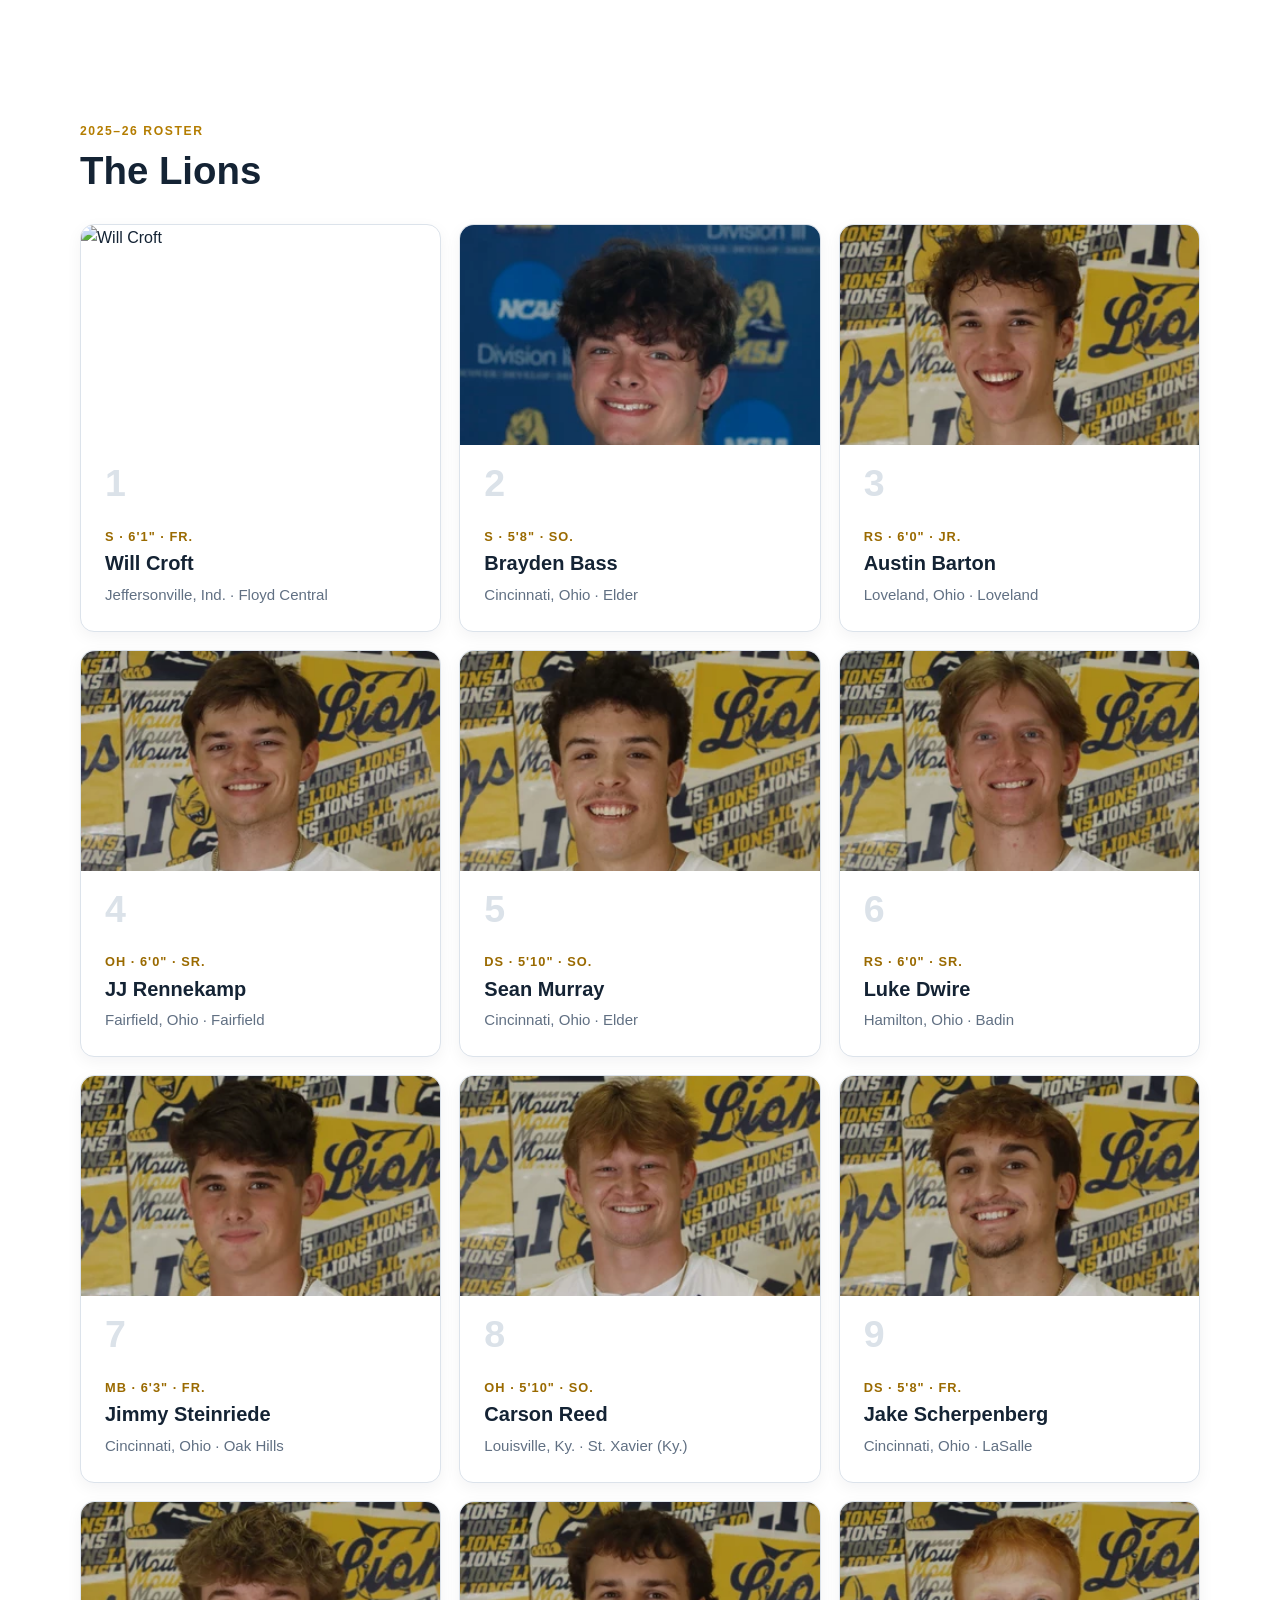
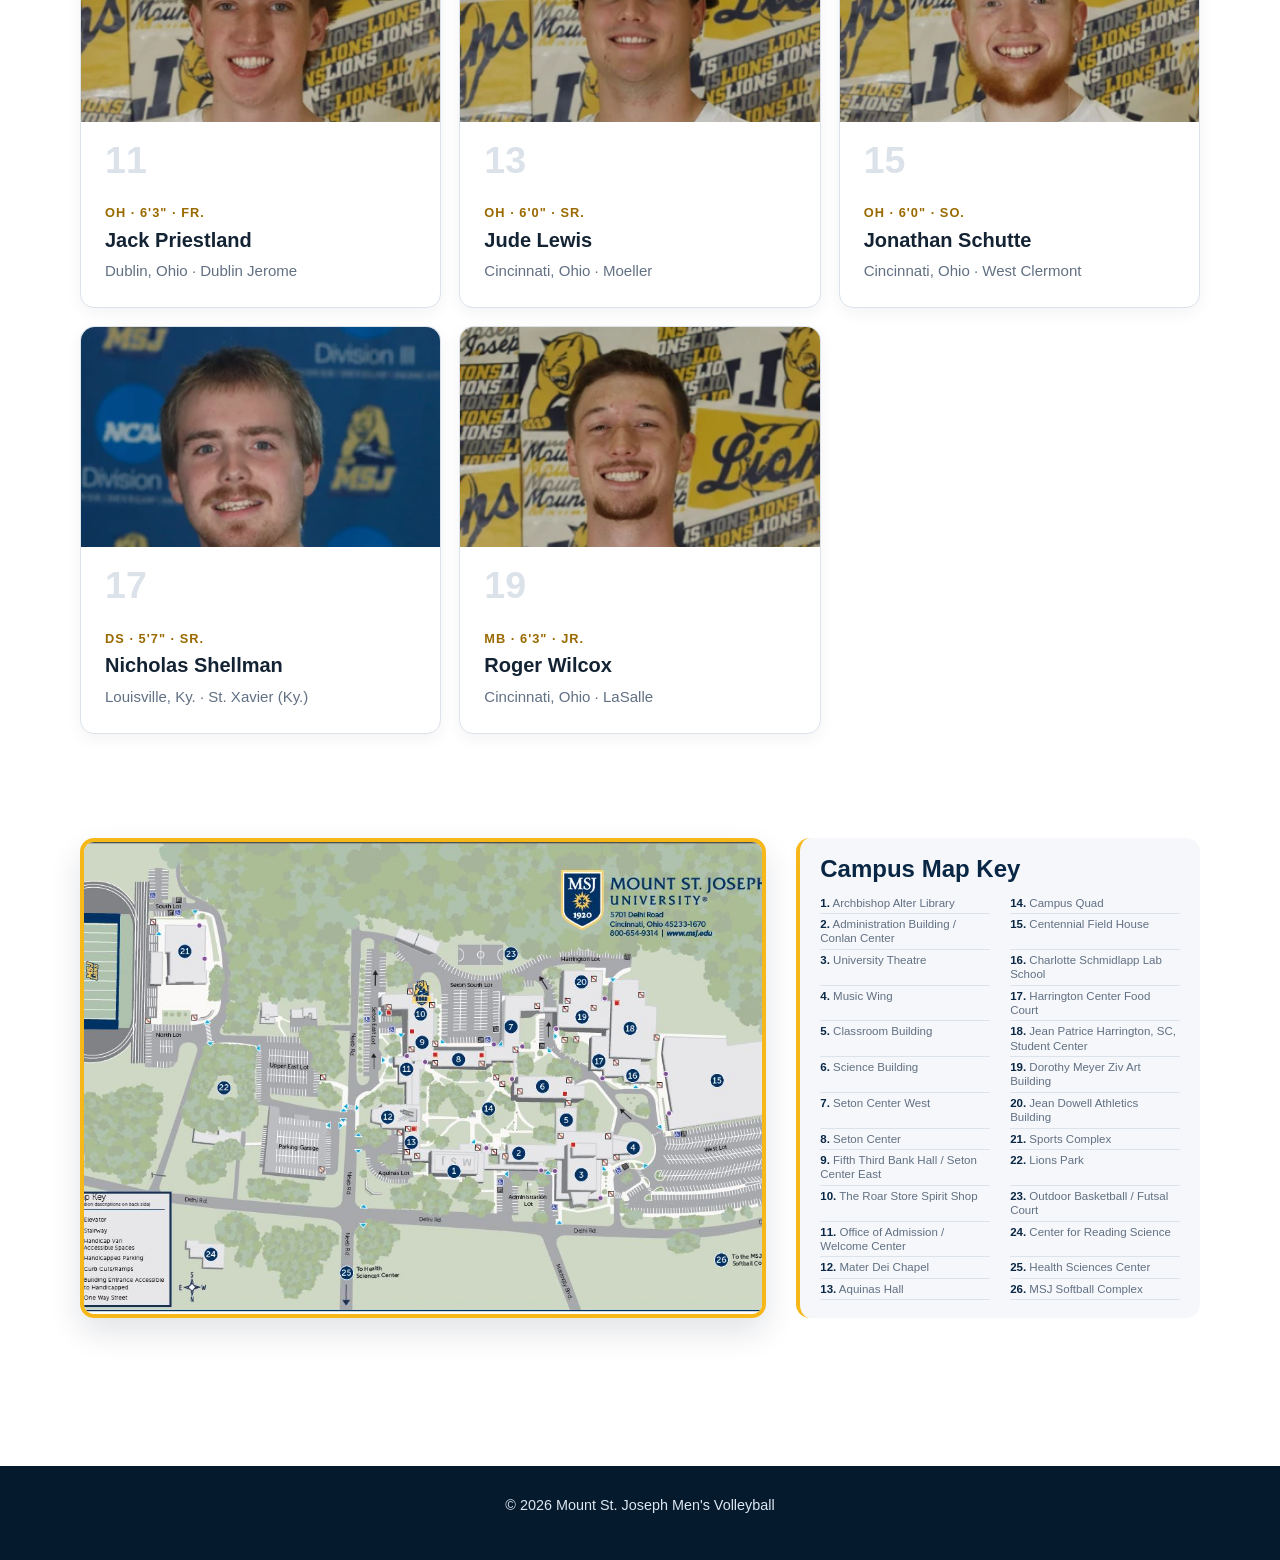
==== commit 8ff14b7e: "Update about.html" ====
--- a/about.html
+++ b/about.html
@@ -6,6 +6,7 @@
   <meta name="description" content="Meet the Mount St. Joseph Men's Volleyball coaches and roster.">
   <title>MSJ Men's Volleyball | Team</title>
   <link rel="stylesheet" href="style.css">
+  <link rel="icon" type="image/png" href="images/msj-logo.png">
 </head>
 <body>
   <header class="site-header">
--- a/style.css
+++ b/style.css
@@ -452,7 +452,84 @@
     object-position: center top;
 }
 
-
+/* Action Gallery */
+.action-gallery {
+    position: relative;
+    width: 600px;
+    height: 600px;
+    max-width: 100%;
+    margin: 0 auto 40px;
+    overflow: hidden;
+    border: 4px solid var(--gold);
+    border-radius: var(--radius);
+    background: var(--navy-dark);
+    box-shadow: var(--shadow);
+}
+
+.action-gallery img {
+    display: block;
+    width: 100%;
+    height: 100%;
+    object-fit: contain;
+    background: var(--navy-dark);
+    transition: opacity 0.5s ease;
+}
+
+.gallery-overlay {
+    position: absolute;
+    left: 0;
+    right: 0;
+    bottom: 0;
+    padding: 40px 25px 18px;
+    background: linear-gradient(
+        transparent,
+        rgba(6, 26, 46, 0.85)
+    );
+    color: #ffffff;
+    font-size: 1.1rem;
+    font-weight: bold;
+}
+
+.gallery-button {
+    position: absolute;
+    top: 50%;
+    transform: translateY(-50%);
+    width: 42px;
+    height: 42px;
+    border: 2px solid var(--gold);
+    border-radius: 50%;
+    background: rgba(6, 26, 46, 0.75);
+    color: var(--gold);
+    font-size: 1.4rem;
+    cursor: pointer;
+    z-index: 2;
+}
+
+.gallery-button:hover {
+    background: var(--gold);
+    color: var(--navy-dark);
+}
+
+.gallery-prev {
+    left: 15px;
+}
+
+.gallery-next {
+    right: 15px;
+}
+
+@media (max-width: 760px) {
+    .action-gallery {
+        height: 275px;
+        margin-bottom: 30px;
+    }
+
+    .gallery-button {
+        width: 36px;
+        height: 36px;
+        font-size: 1.1rem;
+    }
+}
 /* Schedule */
 
 .schedule-toolbar {
@@ -597,7 +674,6 @@
 
 
 /* Campus / Gym Images */
-
 .campus-map-section {
     padding-top: 28px;
 }
@@ -606,12 +682,14 @@
     display: grid;
     grid-template-columns: 1.7fr 1fr;
     gap: 30px;
-    align-items: start;
+    align-items: stretch;
 }
 
 .campus-map {
     display: block;
     width: 100%;
+    height: 100%;
+    object-fit: cover;
     margin: 0;
     border: 4px solid var(--gold);
     border-radius: var(--radius);
@@ -619,35 +697,40 @@
 }
 
 .campus-key {
-    padding: 24px;
+    height: 100%;
+    padding: 18px 20px;
     background: var(--surface);
     border-left: 4px solid var(--gold);
     border-radius: var(--radius);
 }
 
 .campus-key h2 {
-    margin-bottom: 18px;
+    margin: 0 0 10px;
     color: var(--navy);
-    font-size: 1.8rem;
-}
+    font-size: 1.5rem;
+}
+
 .campus-key-grid {
     display: grid;
     grid-template-columns: 1fr 1fr;
-    column-gap: 25px;
-    gap: 0 25px;
+    column-gap: 20px;
 }
 
 .campus-key-grid div {
-    padding: 6px 0;
+    padding: 3px 0;
     border-bottom: 1px solid var(--line);
     color: var(--muted);
-    font-size: 0.9rem;
+    font-size: 0.72rem;
+    line-height: 1.25;
 }
 
 .campus-key-grid strong {
     color: var(--navy);
 }
 
+
+/* Dark Mode */
+
 .dark-mode .campus-key {
     background: #103552;
 }
@@ -660,7 +743,18 @@
 .dark-mode .campus-key-grid div {
     border-color: var(--line);
 }
-
+.dark-mode .campus-key {
+    background: #103552;
+}
+
+.dark-mode .campus-key h2,
+.dark-mode .campus-key-column strong {
+    color: var(--gold);
+}
+
+.dark-mode .campus-key-column div {
+    border-color: var(--line);
+}
 
 /* Dark Mode */
 
@@ -713,7 +807,6 @@
     --ink: #ffffff;
     --muted: #d9e5ef;
     --surface: #123a5c;
-    --white: #08243e;
     --line: #396184;
 
     background: var(--navy-dark);
@@ -731,11 +824,11 @@
 }
 
 .dark-mode .wordmark em {
-    color: var(--white);
+    color: #ffffff;
 }
 
 .dark-mode .nav-links a {
-    color: var(--white);
+    color: #ffffff;
 }
 
 .dark-mode .nav-links a:hover,
@@ -743,6 +836,29 @@
 .dark-mode .nav-links .active {
     color: var(--gold);
     background: #183b5d;
+}
+
+.dark-mode .nav-links button {
+    color: var(--gold);
+    border-color: var(--gold);
+}
+
+.dark-mode .hero h1 {
+    color: #ffffff;
+}
+
+.dark-mode .hero-copy {
+    color: #dce7f0;
+}
+
+.dark-mode .button-primary {
+    background: var(--gold);
+    color: var(--navy-dark);
+}
+
+.dark-mode .button-secondary {
+    color: #ffffff;
+    border-color: rgba(255, 255, 255, 0.7);
 }
 
 .dark-mode .person-card,
@@ -754,7 +870,7 @@
 }
 
 .dark-mode .filter-button {
-    color: var(--ink);
+    color: #ffffff;
 }
 
 .dark-mode .filter-button.is-selected {
@@ -797,6 +913,19 @@
 
 .dark-mode .conference-badge {
     color: var(--navy-dark);
+}
+
+.dark-mode .campus-key {
+    background: #103552;
+}
+
+.dark-mode .campus-key h2,
+.dark-mode .campus-key-grid strong {
+    color: var(--gold);
+}
+
+.dark-mode .campus-key-grid div {
+    border-color: var(--line);
 }
 
 
@@ -871,5 +1000,10 @@
     section {
         padding: 56px 0;
     }
+    .action-gallery {
+    width: 90%;
+    height: auto;
+    aspect-ratio: 1 / 1;
+}
 }
 ```
